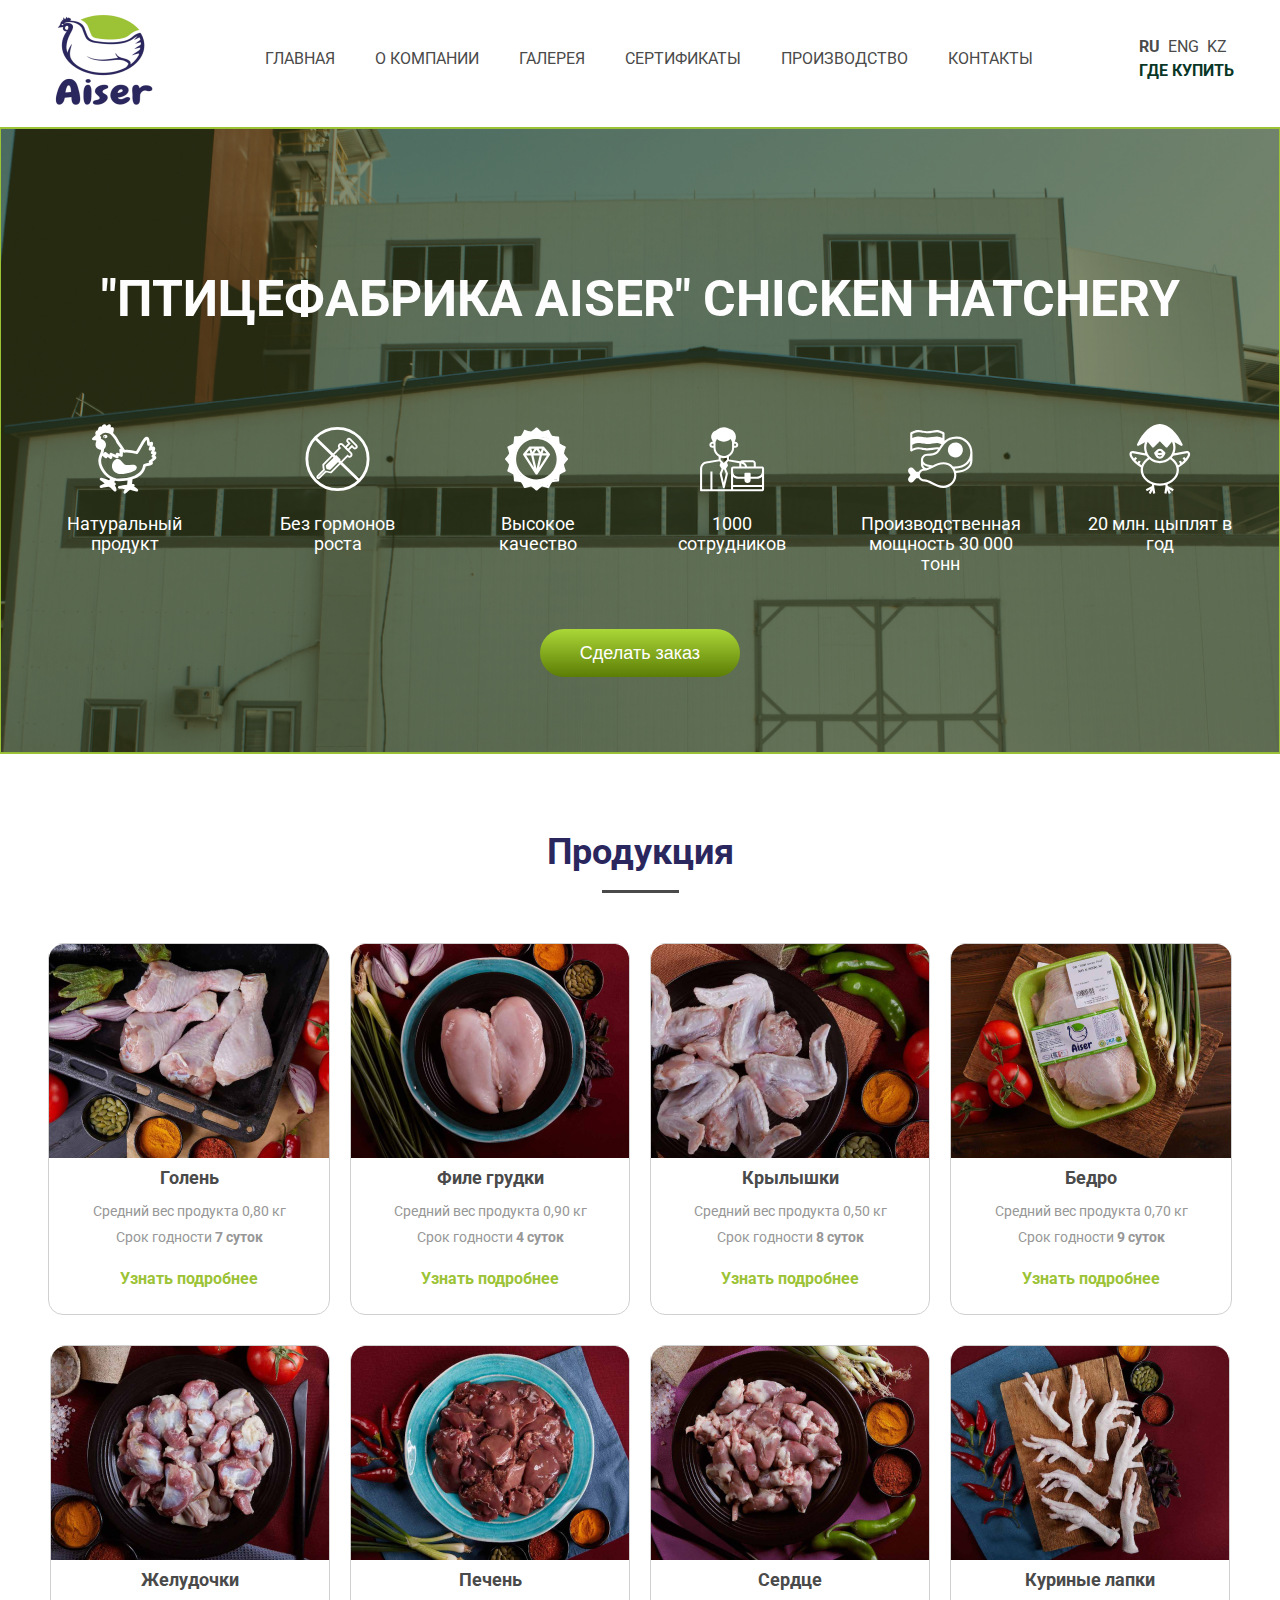
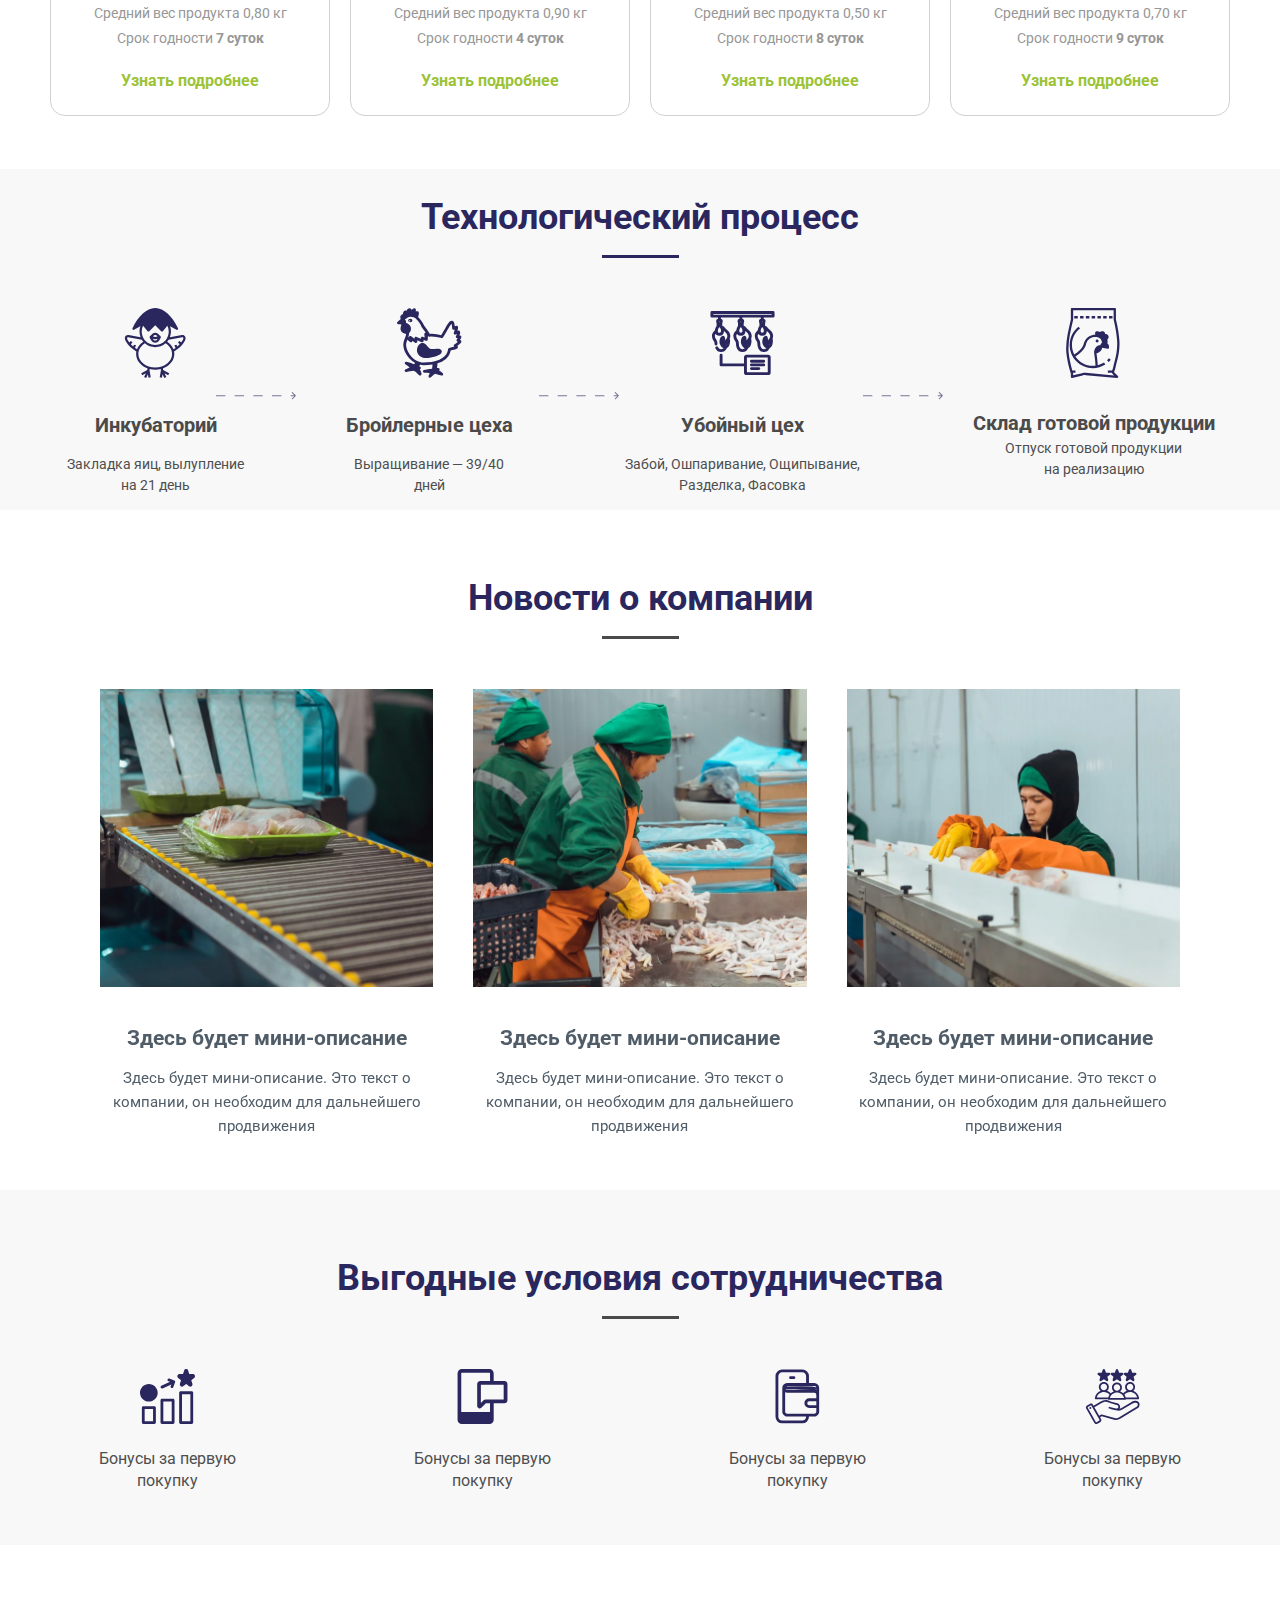
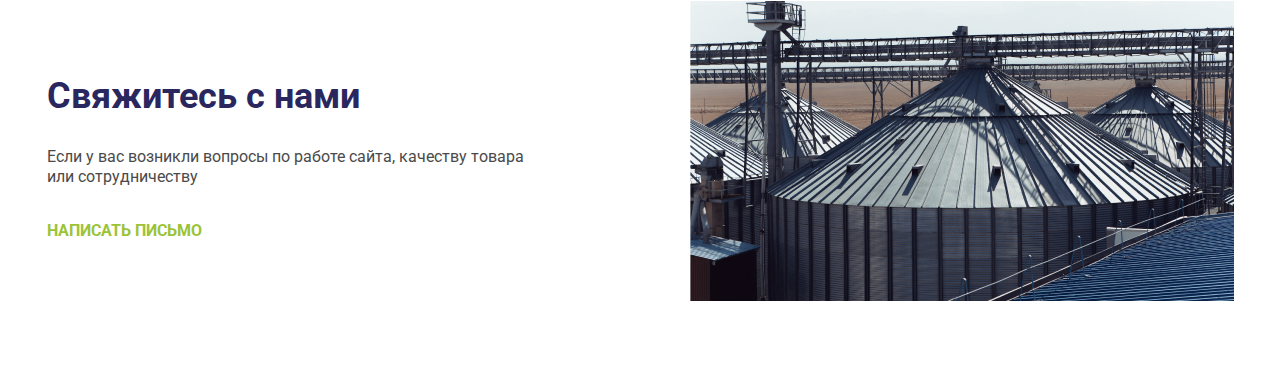
==== index.html @ 60c1d735 "include footer" ====
<!DOCTYPE html>
<html lang="en">
  <head>
    <meta charset="UTF-8" />
    <meta name="viewport" content="width=device-width, initial-scale=1.0" />
    <title>Aiser</title>
    <link rel="preconnect" href="https://fonts.googleapis.com" />
    <link rel="preconnect" href="https://fonts.gstatic.com" crossorigin />
    <link
      href="https://fonts.googleapis.com/css2?family=Lato:wght@900&family=Roboto:wght@400;500;700;900&display=swap"
      rel="stylesheet"
    />
    <link
      rel="stylesheet"
      href="https://cdnjs.cloudflare.com/ajax/libs/modern-normalize/1.1.0/modern-normalize.min.css"
      integrity="sha512-wpPYUAdjBVSE4KJnH1VR1HeZfpl1ub8YT/NKx4PuQ5NmX2tKuGu6U/JRp5y+Y8XG2tV+wKQpNHVUX03MfMFn9Q=="
      crossorigin="anonymous"
      referrerpolicy="no-referrer"
    />
    <link
    rel="stylesheet"
    href="https://cdn.jsdelivr.net/npm/swiper@9/swiper-bundle.min.css"
    />
    <link rel="stylesheet" href="./css/styles.css" />
  </head>
  <body>
    <header>
      <div class="header-container">
        <a href="./index.html" class="logo-link">
          <img src="./img/logo.jpg" alt="Logo" class="logo-img" />
        </a>

        <nav class="nav-header">
          <ul class="list-header-nav">
            <li class="header-nav-item">
              <a href="./index.html" class="link-nav-header">Главная</a>
            </li>
            <li class="header-nav-item">
              <a href="#" class="link-nav-header">О компании</a>
            </li>
            <li class="header-nav-item">
              <a href="#" class="link-nav-header">галерея</a>
            </li>
            <li class="header-nav-item">
              <a href="#" class="link-nav-header">Сертификаты</a>
            </li>
            <li class="header-nav-item">
              <a href="#" class="link-nav-header">производство</a>
            </li>
            <li class="header-nav-item">
              <a href="#" class="link-nav-header">контакты</a>
            </li>
          </ul>
        </nav>

        <div class="lang-cont">
          <ul class="list-lang">
            <li class="item-lang"><a href="" class="link-lang curent-link">RU</a></li>
            <li class="item-lang"><a href="" class="link-lang">ENG</a></li>
            <li class="item-lang"><a href="" class="link-lang">KZ</a></li>
          </ul>

          <a class="where-i-can-buy">Где купить</a>
        </div>
      </div>
    </header>

    <main>
      <section class="section-background">
        <div class="section-container container-for-first-sec">
          <h1 class="title-first-section">
            "Птицефабрика Aiser" Chicken Hatchery
          </h1>

          <ul class="list-section-one">
            <li class="item-sec-one">
              <svg class="svg-list-first-section">
                <use href="./img/symbol-defs.svg#icon-chiken"></use>
              </svg>
              <p class="description-list-sec-one">Натуральный продукт</p>
            </li>
            <li class="item-sec-one">
              <svg class="svg-list-first-section">
                <use href="./img/symbol-defs.svg#icon-gormone"></use>
              </svg>
              <p class="description-list-sec-one">Без гормонов роста</p>
            </li>
            <li class="item-sec-one">
              <svg class="svg-list-first-section">
                <use href="./img/symbol-defs.svg#icon-dimond"></use>
              </svg>
              <p class="description-list-sec-one">Высокое качество</p>
            </li>
            <li class="item-sec-one">
              <svg class="svg-list-first-section">
                <use href="./img/symbol-defs.svg#icon-person"></use>
              </svg>
              <p class="description-list-sec-one">1000 сотрудников</p>
            </li>
            <li class="item-sec-one">
              <svg class="svg-list-first-section">
                <use href="./img/symbol-defs.svg#icon-meat"></use>
              </svg>
              <p class="description-list-sec-one">
                Производственная мощность 30 000 тонн
              </p>
            </li>
            <li class="item-sec-one">
              <svg class="svg-list-first-section">
                <use href="./img/symbol-defs.svg#icon-chicken-with-egg"></use>
              </svg>
              <p class="description-list-sec-one">20 млн. цыплят в год</p>
            </li>
          </ul>

          <button class="make-order-btn">Сделать заказ</button>
        </div>
      </section>

      <section>
        <div class="section-container second-container">
          <h2 class="title-for-all-another-section">Продукция</h2>

          <ul class="list-products">
            <li class="item-product">
              <div class="card-cont">
                <img src="./img/card-1.jpg" alt="Product" class="card-img" />
                <div class="cont-bottom">
                <h3 class="title-card">Голень</h3>
                <p class="description-card">
                  <span class="first-span"
                    >Средний вес продукта<span class="bold-descr"></span>
                      0,80 кг</span
                    ></span
                  >
                  <span
                    >Срок годности <span class="bold-descr">7 суток</span></span
                  >
                </p>
                <a href="#" class="link-card">Узнать подробнее</a>
                </div>
              </div>
            </li>
            <li class="item-product">
              <div class="card-cont">
                <img src="./img/card-2.jpg" alt="Product" class="card-img" />
                <div class="cont-bottom">
                <h3 class="title-card">Филе грудки</h3>
                <p class="description-card">
                  <span class="first-span"
                    >Средний вес продукта<span class="bold-descr"></span>
                      0,90 кг</span
                    ></span
                  >
                  <span
                    >Срок годности <span class="bold-descr">4 суток</span></span
                  >
                </p>
                <a href="#" class="link-card">Узнать подробнее</a>
                </div>
              </div>
            </li>
                        <li class="item-product">
              <div class="card-cont">
                <img src="./img/card-3.jpg" alt="Product" class="card-img" />
                <div class="cont-bottom">
                <h3 class="title-card">Крылышки</h3>
                <p class="description-card">
                  <span class="first-span"
                    >Средний вес продукта<span class="bold-descr"></span>
                      0,50 кг</span
                    ></span
                  >
                  <span
                    >Срок годности <span class="bold-descr">8 суток</span></span
                  >
                </p>
                <a href="#" class="link-card">Узнать подробнее</a>
                </div>
              </div>
            </li>
                        <li class="item-product">
              <div class="card-cont">
                <img src="./img/card-4.jpg" alt="Product" class="card-img" />
                <div class="cont-bottom">
                <h3 class="title-card">Бедро</h3>
                <p class="description-card">
                  <span class="first-span"
                    >Средний вес продукта<span class="bold-descr"></span>
                      0,70 кг</span
                    ></span
                  >
                  <span
                    >Срок годности <span class="bold-descr">9 суток</span></span
                  >
                </p>
                <a href="#" class="link-card">Узнать подробнее</a>
                </div>
              </div>
            </li>
                        <li class="item-product">
              <div class="card-cont">
                <img src="./img/card-5.jpg" alt="Product" class="card-img" />
                <div class="cont-bottom">
                <h3 class="title-card">Желудочки</h3>
                <p class="description-card">
                  <span class="first-span"
                    >Средний вес продукта<span class="bold-descr"></span>
                      0,80 кг</span
                    ></span
                  >
                  <span
                    >Срок годности <span class="bold-descr">7 суток</span></span
                  >
                </p>
                <a href="#" class="link-card">Узнать подробнее</a>
                </div>
              </div>
            </li>
                        <li class="item-product">
              <div class="card-cont">
                <img src="./img/card-6.jpg" alt="Product" class="card-img" />
                <div class="cont-bottom">
                <h3 class="title-card">Печень</h3>
                <p class="description-card">
                  <span class="first-span"
                    >Средний вес продукта<span class="bold-descr"></span>
                      0,90 кг</span
                    ></span
                  >
                  <span
                    >Срок годности <span class="bold-descr">4 суток</span></span
                  >
                </p>
                <a href="#" class="link-card">Узнать подробнее</a>
                </div>
              </div>
            </li>
                        <li class="item-product">
              <div class="card-cont">
                <img src="./img/card-7.jpg" alt="Product" class="card-img" />
                <div class="cont-bottom">
                <h3 class="title-card">Сердце</h3>
                <p class="description-card">
                  <span class="first-span"
                    >Средний вес продукта<span class="bold-descr"></span>
                      0,50 кг</span
                    ></span
                  >
                  <span
                    >Срок годности <span class="bold-descr">8 суток</span></span
                  >
                </p>
                <a href="#" class="link-card">Узнать подробнее</a>
                </div>
              </div>
            </li>
                        <li class="item-product">
              <div class="card-cont">
                <img src="./img/card-8.jpg" alt="Product" class="card-img" />
                <div class="cont-bottom">
                <h3 class="title-card">Куриные лапки</h3>
                <p class="description-card">
                  <span class="first-span"
                    >Средний вес продукта<span class="bold-descr"></span>
                      0,70 кг</span
                    ></span
                  >
                  <span
                    >Срок годности <span class="bold-descr">9 суток</span></span
                  >
                </p>
                <a href="#" class="link-card">Узнать подробнее</a>
                </div>
              </div>
            </li>

          </ul>
        </div>
      </section>

      <section class="background-sec-three">
        <div class="section-container cont-three">
            <h2 class="after-blue-title">Технологический процесс</h2>

            <ul class="proccess-list">
                <li class="proccess-item">
                    <svg class="svg-proccess">
                        <use href="./img/symbol-defs.svg#icon-proc-1"></use>
                    </svg>
                    <svg class="svg-arrow">
                        <use href="./img/symbol-defs.svg#icon-arrow"></use>
                    </svg>
                    <h3 class="proccess-title">Инкубаторий</h3>
                    <p class="proccess-desr">Закладка яиц, вылупление на 21 день</p>
                </li>
                                <li class="proccess-item">
                    <svg class="svg-proccess">
                        <use href="./img/symbol-defs.svg#icon-proc-2"></use>
                    </svg>
                    <svg class="svg-arrow">
                        <use href="./img/symbol-defs.svg#icon-arrow"></use>
                    </svg>
                    <h3 class="proccess-title">Бройлерные цеха</h3>
                    <p class="proccess-desr">Выращивание — 39/40 дней</p>
                </li>
                                <li class="proccess-item">
                    <svg class="svg-proccess">
                        <use href="./img/symbol-defs.svg#icon-proc-3"></use>
                    </svg>
                    <svg class="svg-arrow">
                        <use href="./img/symbol-defs.svg#icon-arrow"></use>
                    </svg>
                    <h3 class="proccess-title">Убойный цех</h3>
                    <p class="proccess-desr">Забой, Ошпаривание,  Ощипывание, Разделка, Фасовка</p>
                </li>
                                <li class="proccess-item">
                    <svg class="svg-proccess">
                        <use href="./img/symbol-defs.svg#icon-proc-4"></use>
                    </svg>
                    <h3 class="proccess-title">Склад готовой продукции</h3>
                    <p class="proccess-desr">Отпуск готовой продукции на реализацию</p>
                </li>
            </ul>
        </div>
      </section>

      <section>
        <div class="section-container four-sec">
            <h2 class="title-for-all-another-section">Новости о компании</h2>

                <!-- Slider main container -->
            <div class="swiper slider">
            <!-- Additional required wrapper -->
            <div class="swiper-wrapper slider-swiper-wrapper">
            <!-- Slides -->
            <div class="swiper-slide slider-swiper-slide">
                <div class="swiper-card">
                    <img src="./img/swiper-1.jpg" alt="News">
                    <h4 class="title-swiper-card">Здесь будет мини-описание</h4>
                    <p class="decr-swiper-card">Здесь будет мини-описание. Это текст о компании, он необходим для дальнейшего продвижения </p>
                </div>
            </div>
                        <div class="swiper-slide slider-swiper-slide">
                <div class="swiper-card">
                    <img src="./img/swiper-2.jpg" alt="News">
                    <h4 class="title-swiper-card">Здесь будет мини-описание</h4>
                    <p class="decr-swiper-card">Здесь будет мини-описание. Это текст о компании, он необходим для дальнейшего продвижения </p>
                </div>
            </div>
                        <div class="swiper-slide slider-swiper-slide">
                <div class="swiper-card">
                    <img src="./img/swiper-3.jpg" alt="News">
                    <h4 class="title-swiper-card">Здесь будет мини-описание</h4>
                    <p class="decr-swiper-card">Здесь будет мини-описание. Это текст о компании, он необходим для дальнейшего продвижения </p>
                </div>
            </div>
            
                        <div class="swiper-slide slider-swiper-slide">
                <div class="swiper-card">
                    <img src="./img/swiper-1.jpg" alt="News">
                    <h4 class="title-swiper-card">Здесь будет мини-описание</h4>
                    <p class="decr-swiper-card">Здесь будет мини-описание. Это текст о компании, он необходим для дальнейшего продвижения </p>
                </div>
            </div>
                        <div class="swiper-slide slider-swiper-slide">
                <div class="swiper-card">
                    <img src="./img/swiper-2.jpg" alt="News">
                    <h4 class="title-swiper-card">Здесь будет мини-описание</h4>
                    <p class="decr-swiper-card">Здесь будет мини-описание. Это текст о компании, он необходим для дальнейшего продвижения </p>
                </div>
            </div>
                        <div class="swiper-slide slider-swiper-slide">
                <div class="swiper-card">
                    <img src="./img/swiper-3.jpg" alt="News">
                    <h4 class="title-swiper-card">Здесь будет мини-описание</h4>
                    <p class="decr-swiper-card">Здесь будет мини-описание. Это текст о компании, он необходим для дальнейшего продвижения </p>
                </div>
            </div>
            
            </div>
            <!-- If we need pagination -->

            <!-- If we need navigation buttons -->
            <div class="swiper-button-prev slider-swiper-button-prev"></div>
            <div class="swiper-button-next slider-swiper-button-next"></div>

            <!-- If we need scrollbar -->
            </div>
        </div>
      </section>
      
       <section class="background-sec-three">
        <div class="section-container four-sec">
            <h2 class="title-for-all-another-section">Выгодные условия сотрудничества</h2>

            <ul class="list-four">
                <li class="item-four">
                    <svg class="svg-four">
                        <use href="./img/symbol-defs.svg#icon-progress"></use>
                    </svg>
                    <p class="descr-four">Бонусы за первую покупку</p>
                </li>
                                <li class="item-four">
                    <svg class="svg-four">
                        <use href="./img/symbol-defs.svg#icon-phone"></use>
                    </svg>
                    <p class="descr-four">Бонусы за первую покупку</p>
                </li>
                                <li class="item-four">
                    <svg class="svg-four">
                        <use href="./img/symbol-defs.svg#icon-wallet"></use>
                    </svg>
                    <p class="descr-four">Бонусы за первую покупку</p>
                </li>
                                <li class="item-four">
                    <svg class="svg-four">
                        <use href="./img/symbol-defs.svg#icon-stars"></use>
                    </svg>
                    <p class="descr-four">Бонусы за первую покупку</p>
                </li>
            </ul>
        </div>
      </section>

      <section>
        <div class="section-container section-six">
            <div>
            <h2 class="meet-us-title">Свяжитесь с нами</h2>
            <p class="meet-us-p">Если у вас возникли вопросы по работе сайта, качеству товара или сотрудничеству</p>
            <a href="#" class="link-card meet-us-link">НАПИСАТЬ ПИСЬМО</a>
            </div>

            <img src="./img/meet-us.jpg" alt="Fabric">
        </div>
      </section>
    </main>

    <footer>
        <div class="section-container"></div>
    </footer>

    <script src="https://cdn.jsdelivr.net/npm/swiper@9/swiper-bundle.min.js"></script>
    <script src="./js/index.js"></script>
  </body>
</html>
---- css/styles.css ----
*,
*::before,
*::after {
    box-sizing: border-box;
}

html {
    scroll-behavior: smooth;
}

body {
    min-height: 100vh;
    text-rendering: optimizeSpeed;
    line-height: 1.5;
    font-family: 'Roboto', sans-serif;
}

ul,
ol {
    padding: 0;
    list-style: none;
}

body,
h1,
h2,
h3,
h4,
p,
ul,
ol,
li,
figure,
figcaption,
blockquote,
dl,
dd {
    margin: 0;
}

img {
    display: block;
    max-width: 100%;
    height: auto;
}

a {
    text-decoration: none;
    cursor: pointer;
}

/*font-family: 'Lato', sans-serif;*/

button {
    background: linear-gradient(360deg, #5C7D05 0%, #B9E740 117.86%);
    border-radius: 70px;
    padding: 12px 40px;
    cursor: pointer;
    color: var(--white-second);
    font-weight: 500;
    font-size: 18px;
    line-height: 24px;
    border: 0px;
}

button:hover {
    background: linear-gradient(360deg, #394f02 0%, #9ed414 117.86%);
}

button:active {
    background: linear-gradient(360deg, #223001 0%, #6b9403 117.86%);
}

:root {
  --gray: #4A4A4A;
  --green-one: #093626;
  --white: #FDFDFD;
  --white-second: #ffffff;
  --blue: #2A275E;
  --second-gray: #4A4A4A;
  --three-gray: #979797;
  --second-green: #9CC336;
  --white-three: #F8F8F8;
  --gray-four: #4E4E4E;
  --gray-five: #505D68;
}

/*header styles*/

.header-container {
    display: flex;
    max-width: 1187px;
    margin: 0 auto;
    justify-content: space-between;
    align-items: center;
    padding-top: 10px;
    padding-bottom: 20px;
}

.logo-img {
    max-width: 113px;
    max-height: 97px;
}

.list-header-nav {
    display: flex;
}

.header-nav-item {
    margin-right: 40px;
}

.header-nav-item:last-child {
    margin-right: 0;
}

.link-nav-header {
    color: var(--gray);
    font-weight: 400;
    font-size: 16px;
    line-height: 1.1;
    text-transform: uppercase;
    position: relative;
}

.link-nav-header::before {
    content: '';
    position: absolute;
    left: 0;
    bottom: -5px;
    width: 0;
    height: 1.5px;
    background-color: var(--gray);
}

.link-nav-header::before {
    transition: width 0.35s;
}

.link-nav-header:hover:before {
    width: 100%;
}

.list-lang {
    display: flex;
}

.item-lang {
    margin-right: 8px;
}

.item-lang:last-child {
    margin-right: 0;
}

.link-lang {
    color: var(--gray);
    font-weight: 400;
    font-size: 16px;
    line-height: 1.1;
    text-transform: uppercase;
}

.curent-link {
    font-weight: 700;
}

.where-i-can-buy {
    color: var(--green-one);
    font-weight: 700;
    font-size: 16px;
    line-height: 1.1;
    text-transform: uppercase;
}

/*main*/

.section-container {
    display: flex;
    max-width: 1187px;
    margin: 0 auto;
}

/*section-one*/

.container-for-first-sec {
    flex-direction: column;
    padding-top: 146px;
    padding-bottom: 76px;
}

.section-background {
    background: url(../img/background.jpg), linear-gradient(0deg, rgba(156, 195, 54, 0.2), rgba(156, 195, 54, 0.2)), linear-gradient(0deg, rgba(0, 0, 0, 0.2), rgba(0, 0, 0, 0.2)), linear-gradient(0deg, rgba(0, 0, 0, 0.2), rgba(0, 0, 0, 0.2)), linear-gradient(0deg, rgba(0, 0, 0, 0.2), rgba(0, 0, 0, 0.2)), url(image.png);
    background-repeat: no-repeat;
    background-size: cover;
    background-position: center;
    border: 1px solid #9CC336;
}

.title-first-section {
    margin: 0 auto;
    color: var(--white);
    text-transform: uppercase;
    font-weight: 700;
    font-size: 50px;
    line-height: 1;
    margin-bottom: 100px;
}

.list-section-one {
    display: flex;
    margin-bottom: 56px;
}

.description-list-sec-one {
    color: var(--white-second);
    font-weight: 400;
    font-size: 18px;
    line-height: 1.1;
    text-align: center;
    max-width: 186px;
}

.svg-list-first-section {
    width: 65px; 
    height: 70px;
    margin-bottom: 20px;
}

.item-sec-one {
    display: flex;
    flex-direction: column;
    align-items: center;
    margin-right: 65px;
}

.item-sec-one:last-child {
    margin-right: 0;
}

.make-order-btn {
    margin: 0 auto;
}

/* section-two */

.title-for-all-another-section {
    color: var(--blue);
    font-weight: 700;
    font-size: 36px;
    line-height: 100%;
    margin: 0 auto;
    margin-bottom: 50px;
}

.title-for-all-another-section::after {
    content: '';
    display: block;
    background-color: var(--second-gray);
    height: 3px;
    width: 77px;
    margin: 20px auto 0 auto;
}

.second-container {
    flex-direction: column;
    padding-top: 80px;
    padding-bottom: 53px;
}

.title-card {
    color: var(--gray);
    font-weight: 700;
    font-size: 18px;
    line-height: 20px;
    margin: 10px 0 16px 0;
    text-align: center;
}

.item-product {
    max-width: fit-content;
    margin-right: 20px;
}

.item-product:nth-child(4) {
    margin-right: 0;
}

.item-product:nth-child(8) {
    margin-right: 0;
}

.item-product:nth-child(-n+4) {
    margin-bottom: 30px;
}

.description-card {
    font-weight: 400;
    font-size: 14px;
    line-height: 1.1;
    color: var(--three-gray);
    display: flex;
    flex-direction: column;
    text-align: center;
    margin-bottom: 25px;
}

.bold-descr {
    font-weight: 700;
}

.first-span {
    margin-bottom: 10px;
}

.link-card {
    color: var(--second-green);
    text-align: center;
    display: block;
    font-weight: 700;
    font-size: 16px;
    line-height: 1.1;
    position: relative;
}

.link-card::before {
    content: '';
    position: absolute;
    left: 0;
    bottom: -5px;
    width: 0;
    height: 1.5px;
    background-color: var(--second-green);
}

.link-card::before {
    transition: width 0.35s;
}

.link-card:hover:before {
    width: 100%;
}

.card-cont {
    padding-bottom: 26px;
    border: 1px solid #D0D0D0;
    border-radius: 15px;
}

.cont-bottom {
    padding: 0 42px;
}

.list-products {
    display: flex;
    flex-wrap: wrap;
    justify-content: center;
}

/* section three */

.background-sec-three {
    background-color: var(--white-three);
}

.after-blue-title {
    color: var(--blue);
    font-weight: 700;
    font-size: 36px;
    line-height: 100%;
    margin: 0 auto;
    margin-bottom: 50px;
}

.after-blue-title::after {
    content: '';
    display: block;
    background-color: var(--blue);
    height: 3px;
    width: 77px;
    margin: 20px auto 0 auto;
}

.proccess-item {
    display: flex;
    justify-content: center;
    flex-direction: column;
    align-items: center;
    position: relative;
    margin-right: 100px;
}

.cont-three {
    flex-direction: column;
    padding: 30px 0 14px 0;
}

.svg-proccess {
    max-width: 65px;
    max-height: 70px;
    margin-bottom: 14px;
}

.svg-arrow {
    max-width: 80px;
    max-height: 8px;
    margin-bottom: 14px;
    position: relative;
    top: 0;
    left: 100px;
}

.proccess-title {
    font-weight: 700;
    font-size: 20px;
    line-height: 1.1;
    color: var(--gray);
    margin-bottom: 18px;
    text-align: center;
}

.proccess-desr {
    font-weight: 400;
    font-size: 14px;
    line-height: 150%;
    color: var(--gray-four);
    max-width: 158px;
    text-align: center;
}

.proccess-list {
    display: flex;
    align-items: baseline;
    max-width: 1059;
    margin: 0 auto;
}

.proccess-item:nth-child(1) .proccess-desr {
    max-width: 180px;
}

.proccess-item:nth-child(3) .proccess-desr {
    max-width: 260px;
}

.proccess-item:nth-child(2) .proccess-title {
    white-space: nowrap;
}

.proccess-item:nth-child(2) .svg-arrow {
    left: 150px;
}

.proccess-item:nth-child(4) .svg-proccess {
    margin-bottom: 34px;
}

.proccess-item:nth-child(3) .svg-arrow {
    left: 160px;
}

.proccess-item:nth-child(4) .proccess-desr {
    max-width: 190px;
    margin-bottom: 8px;
}

.proccess-item:nth-child(4) .proccess-title {
    margin-bottom: 4px;
}

.proccess-item:last-child {
    margin-right: 0;
}

/* section four */
.four-sec {
    padding: 70px 0 52px 0;
    flex-direction: column;
}

.descr-four {
    font-weight: 400;
    font-size: 16px;
    line-height: 1.4;
    color: var(--gray-four);
    max-width: 140px;
    text-align: center;
}

.svg-four {
    max-width: 55px;
    max-height: 55px;
    margin-bottom: 24px;
}

.item-four {
    display: flex;
    align-items: center;
    flex-direction: column;
    margin-right: 175px;
}

.item-four:last-child {
    margin-right: 0;
}

.list-four {
    display: flex;
    justify-content: center;
}

/* section-swiper */
.swiper-card {
    max-width: fit-content;
    display: flex;
    flex-direction: column;
    align-items: center;
}

.swiper-card img {
    margin-bottom: 36px;
}

.slider-swiper-slide {
    max-width: fit-content;
}

.title-swiper-card {
    font-weight: 700;
    font-size: 21px;
    line-height: 31px;
    color: var(--gray-five);
    text-align: center;
    margin-bottom: 12px;
}

.decr-swiper-card {
    font-weight: 400;
    font-size: 15px;
    line-height: 24px;
    color: var(--gray-five);
    max-width: 310px;
    text-align: center;
}

.slider {
    max-width: 1080px;
}

.slider-swiper-button-prev {
    left: var(--swiper-navigation-sides-offset, -50px);
    right: auto;
}

.slider-swiper-button-next {
    right: var(--swiper-navigation-sides-offset, -50px);
    left: auto;
}

/* meet us -section */
.meet-us-title {
    font-weight: 700;
    font-size: 36px;
    line-height: 70px;
    color: var(--blue);
    margin-bottom: 16px;
}

.meet-us-p {
    font-weight: 400;
    font-size: 16px;
    line-height: 122.01%;
    color: var(--second-gray);
    max-width: 480px;
    margin-bottom: 36px;
}

.meet-us-link {
    text-align: start;
}

.section-six {
    justify-content: space-between;
    align-items: center;
    padding: 56px 0 84px 0;
}
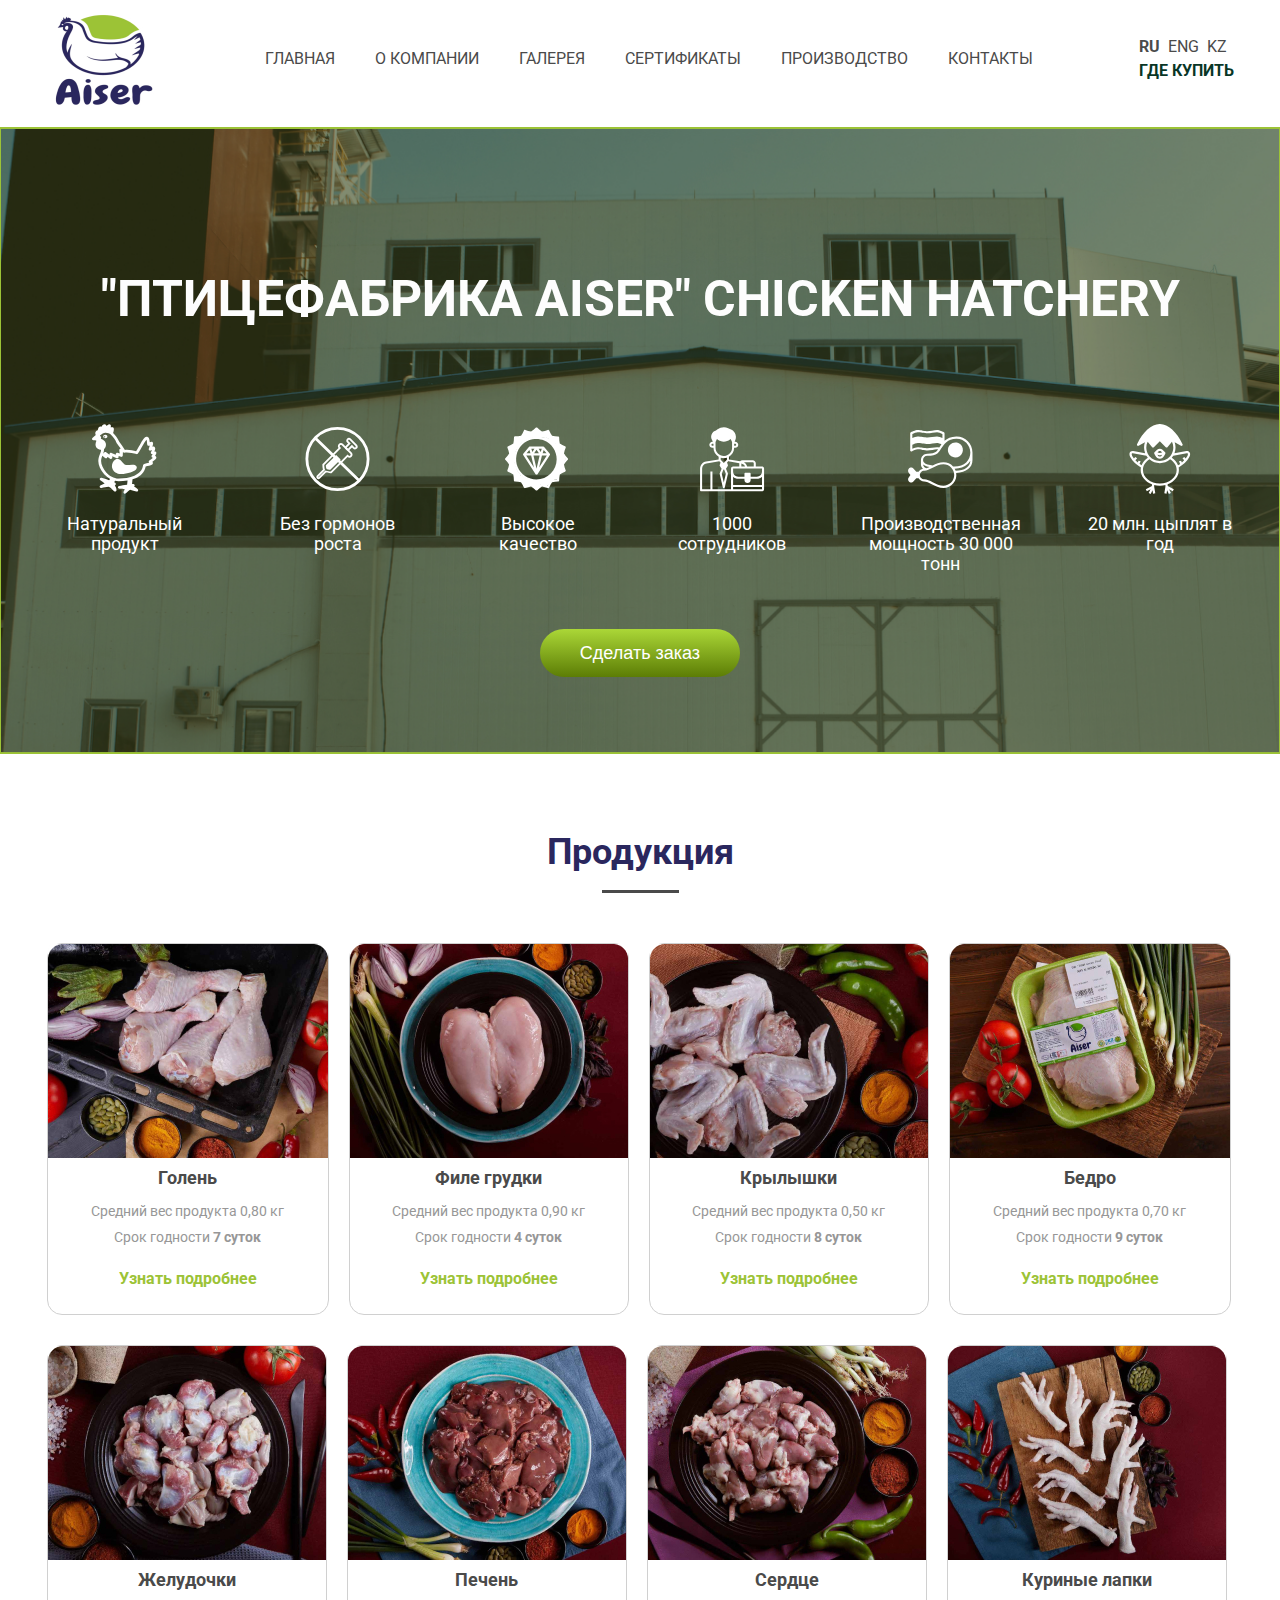
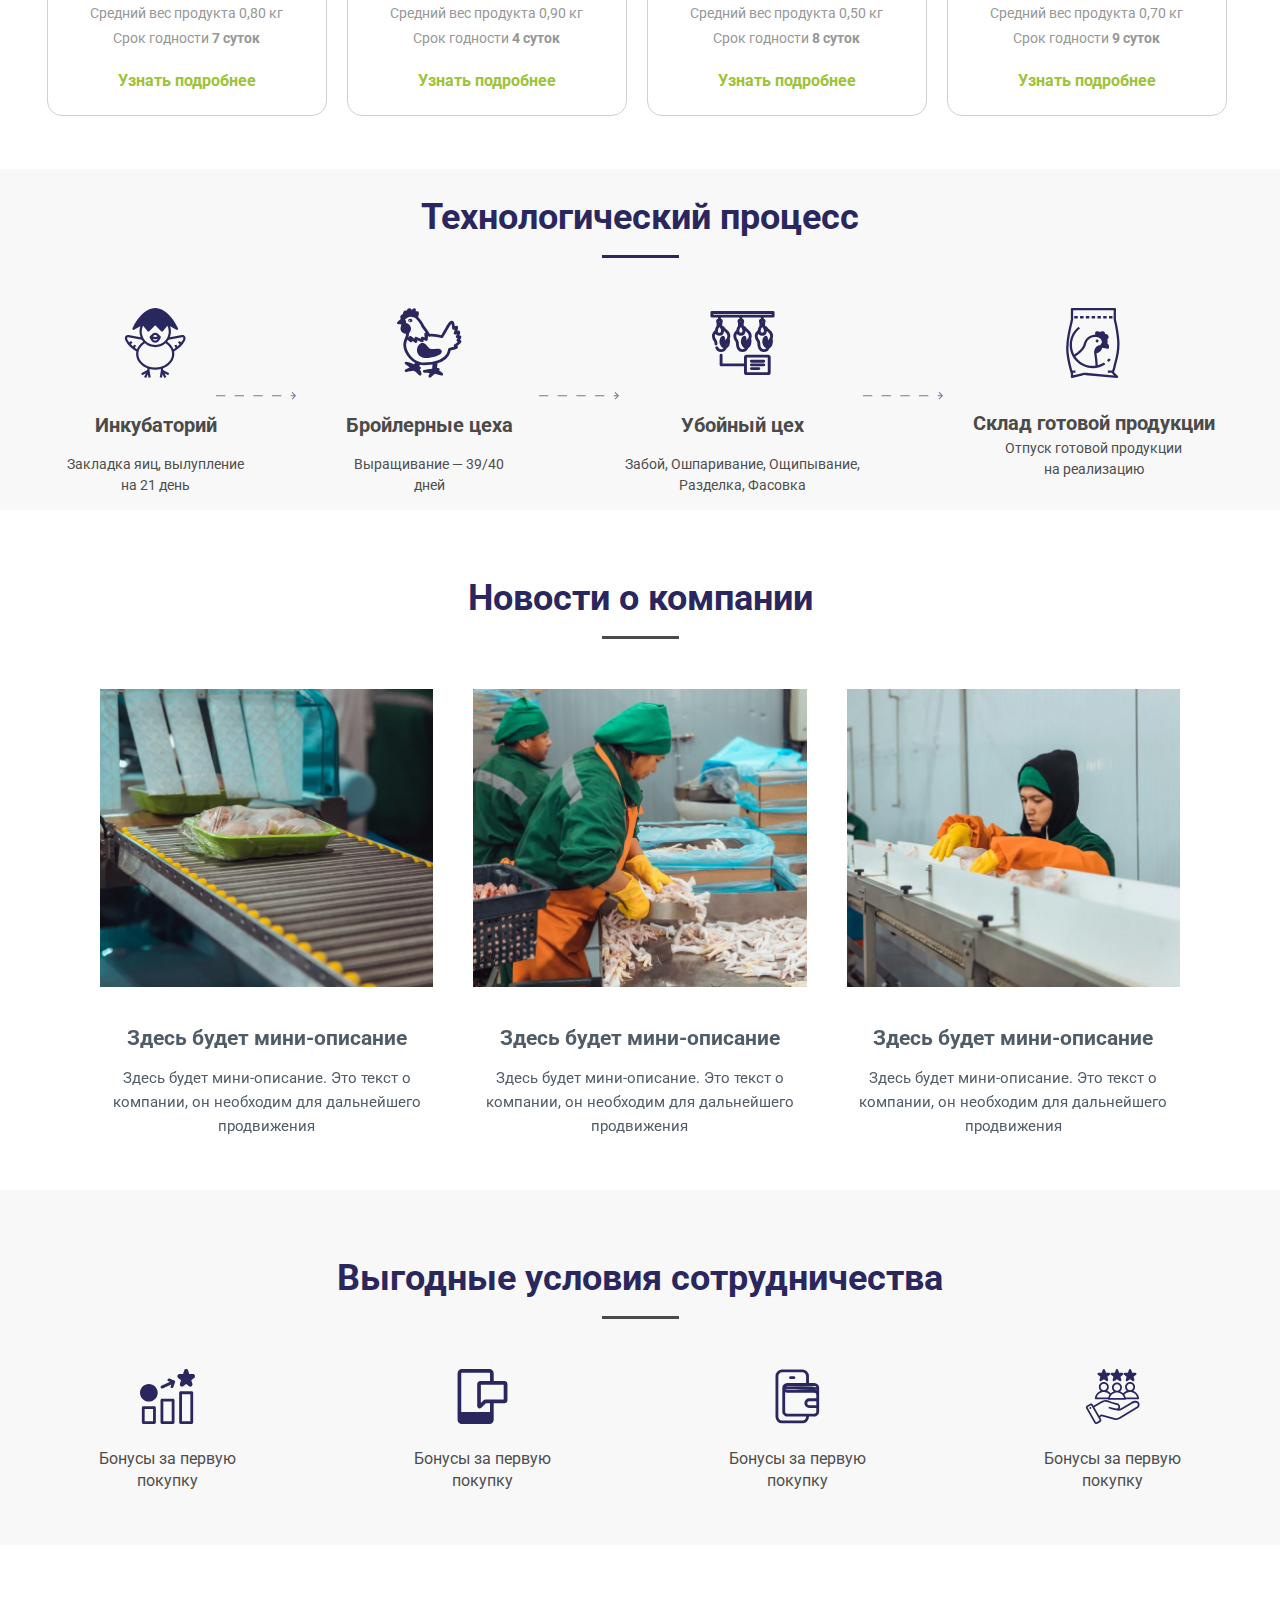
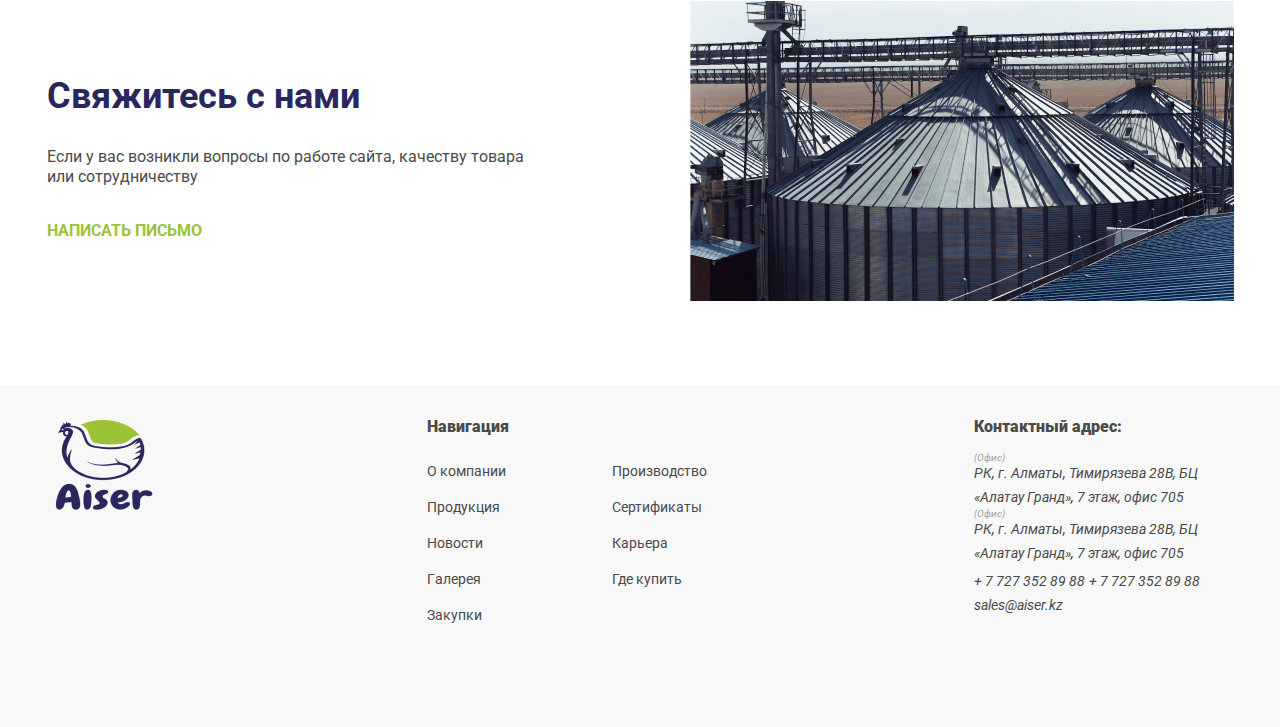
==== commit a4a27fae: "footer" ====
--- a/index.html
+++ b/index.html
@@ -436,8 +436,58 @@
       </section>
     </main>
 
-    <footer>
-        <div class="section-container"></div>
+    <footer class="background-sec-three">
+        <div class="section-container footer-cont">
+        <a href="./index.html" class="logo-link">
+          <img src="./img/logo-222.png" alt="Logo" class="logo-img" />
+        </a>
+
+        <div class="nav-footer-cont">
+          <h3 class="nav-footer-title">Навигация</h3>
+
+
+          <ul class="cont-lists-footer">
+            <li>
+            <ul class="nav-footer-list-one">
+            <li class="footer-one-item"><a href="#" class="link-footer">О компании</a></li>
+            <li class="footer-one-item"><a href="#" class="link-footer">Продукция</a></li>
+            <li class="footer-one-item"><a href="#" class="link-footer">Новости</a></li>
+            <li class="footer-one-item"><a href="#" class="link-footer">Гaлерея</a></li>
+            <li class="footer-one-item"><a href="#" class="link-footer">Закупки</a></li>
+            </ul>
+            </li>
+            <li>
+            <ul class="nav-footer-list-two">
+            <li class="footer-two-item"><a href="#" class="link-footer">Производство</a></li>
+            <li class="footer-two-item"><a href="#" class="link-footer">Сертификаты</a></li>
+            <li class="footer-two-item"><a href="#" class="link-footer">Карьера</a></li>
+            <li class="footer-two-item"><a href="#" class="link-footer">Где купить</a></li>
+            </ul>
+            </li>
+          </ul>
+        </div>
+
+        <address class="address-footer-cont">
+          <h3 class="title-address-footer">Контактный адрес:</h3>
+          <ul class="address-footer-list">
+            <li class="address-footer-item">
+              <h5 class="title-card-address-footer">(Офис)</h5>
+              <p class="p-footer-adress">РК, г. Алматы, Тимирязева 28В,
+                 БЦ  «Алатау Гранд», 7 этаж, офис 705</p>
+            </li>
+            <li class="address-footer-item">
+              <h5 class="title-card-address-footer">(Офис)</h5>
+              <p class="p-footer-adress">РК, г. Алматы, Тимирязева 28В,
+                 БЦ  «Алатау Гранд», 7 этаж, офис 705</p>
+            </li>
+            <li class="address-footer-item">
+              <a href="tel:+77273528988" class="tel-footer-adderss">+ 7 727 352 89 88</a>
+              <a href="tel:+77273528988" class="tel-footer-adderss">+ 7 727 352 89 88</a>
+              <a href="mailto:sales@aiser.kz" class="mail-footer-adderss">sales@aiser.kz</a>
+            </li>
+          </ul>
+        </address>
+        </div>
     </footer>
 
     <script src="https://cdn.jsdelivr.net/npm/swiper@9/swiper-bundle.min.js"></script>
--- a/css/styles.css
+++ b/css/styles.css
@@ -83,6 +83,7 @@
   --white-three: #F8F8F8;
   --gray-four: #4E4E4E;
   --gray-five: #505D68;
+  --gray-six: #A5A5A5;
 }
 
 /*header styles*/
@@ -354,7 +355,6 @@
 .list-products {
     display: flex;
     flex-wrap: wrap;
-    justify-content: center;
 }
 
 /* section three */
@@ -583,4 +583,121 @@
     justify-content: space-between;
     align-items: center;
     padding: 56px 0 84px 0;
+}
+
+/* footer */
+
+.nav-footer-title {
+    font-weight: 900;
+    font-size: 16px;
+    line-height: 24px;
+    color: var(--gray);
+    margin-bottom: 20px;
+}
+
+.title-address-footer {
+    font-weight: 900;
+    font-size: 16px;
+    line-height: 24px;
+    color: var(--gray);
+    font-style: normal;
+}
+
+.cont-lists-footer {
+    display: flex;
+    justify-content: space-between;
+}
+
+.footer-one-item {
+    margin-bottom: 12px;
+}
+
+.footer-one-item:last-child {
+    margin-bottom: 0;
+}
+
+.footer-two-item {
+    margin-bottom: 12px;
+}
+
+.footer-two-item:last-child {
+    margin-bottom: 0;
+}
+
+.nav-footer-cont {
+    max-width: 280px;
+    width: 100%;
+}
+
+.link-footer {
+    font-weight: 400;
+    font-size: 14px;
+    line-height: 24px;
+    color: var(--gray);
+    position: relative;
+}
+
+.link-footer::before {
+    content: '';
+    position: absolute;
+    left: 0;
+    bottom: -5px;
+    width: 0;
+    height: 1.5px;
+    background-color: var(--gray);
+}
+
+.link-footer::before {
+    transition: width 0.35s;
+}
+
+.link-footer:hover:before {
+    width: 100%;
+}
+
+.title-card-address-footer {
+    font-weight: 400;
+    font-size: 10px;
+    line-height: 38px;
+    color: var(--gray-six);
+    margin: 0;
+    height: 22px;
+}
+
+.p-footer-adress {
+    font-weight: 400;
+    font-size: 14px;
+    line-height: 24px;
+    color: var(--gray);
+    max-width: 236px;
+}
+
+.address-footer-item:nth-child(1) {
+    height: 56px;
+}
+
+.address-footer-item:nth-child(2) {
+    margin-bottom: 4px;
+}
+
+.address-footer-item:nth-child(3) {
+    max-width: 260px;
+    max-height: 40px;
+}
+
+.tel-footer-adderss {
+    font-weight: 400;
+    font-size: 14px;
+    color: var(--gray);
+}
+
+.mail-footer-adderss {
+    font-weight: 400;
+    font-size: 14px;
+    color: var(--gray);
+}
+
+.footer-cont {
+    justify-content: space-between;
+    padding: 30px 0 100px 0;
 }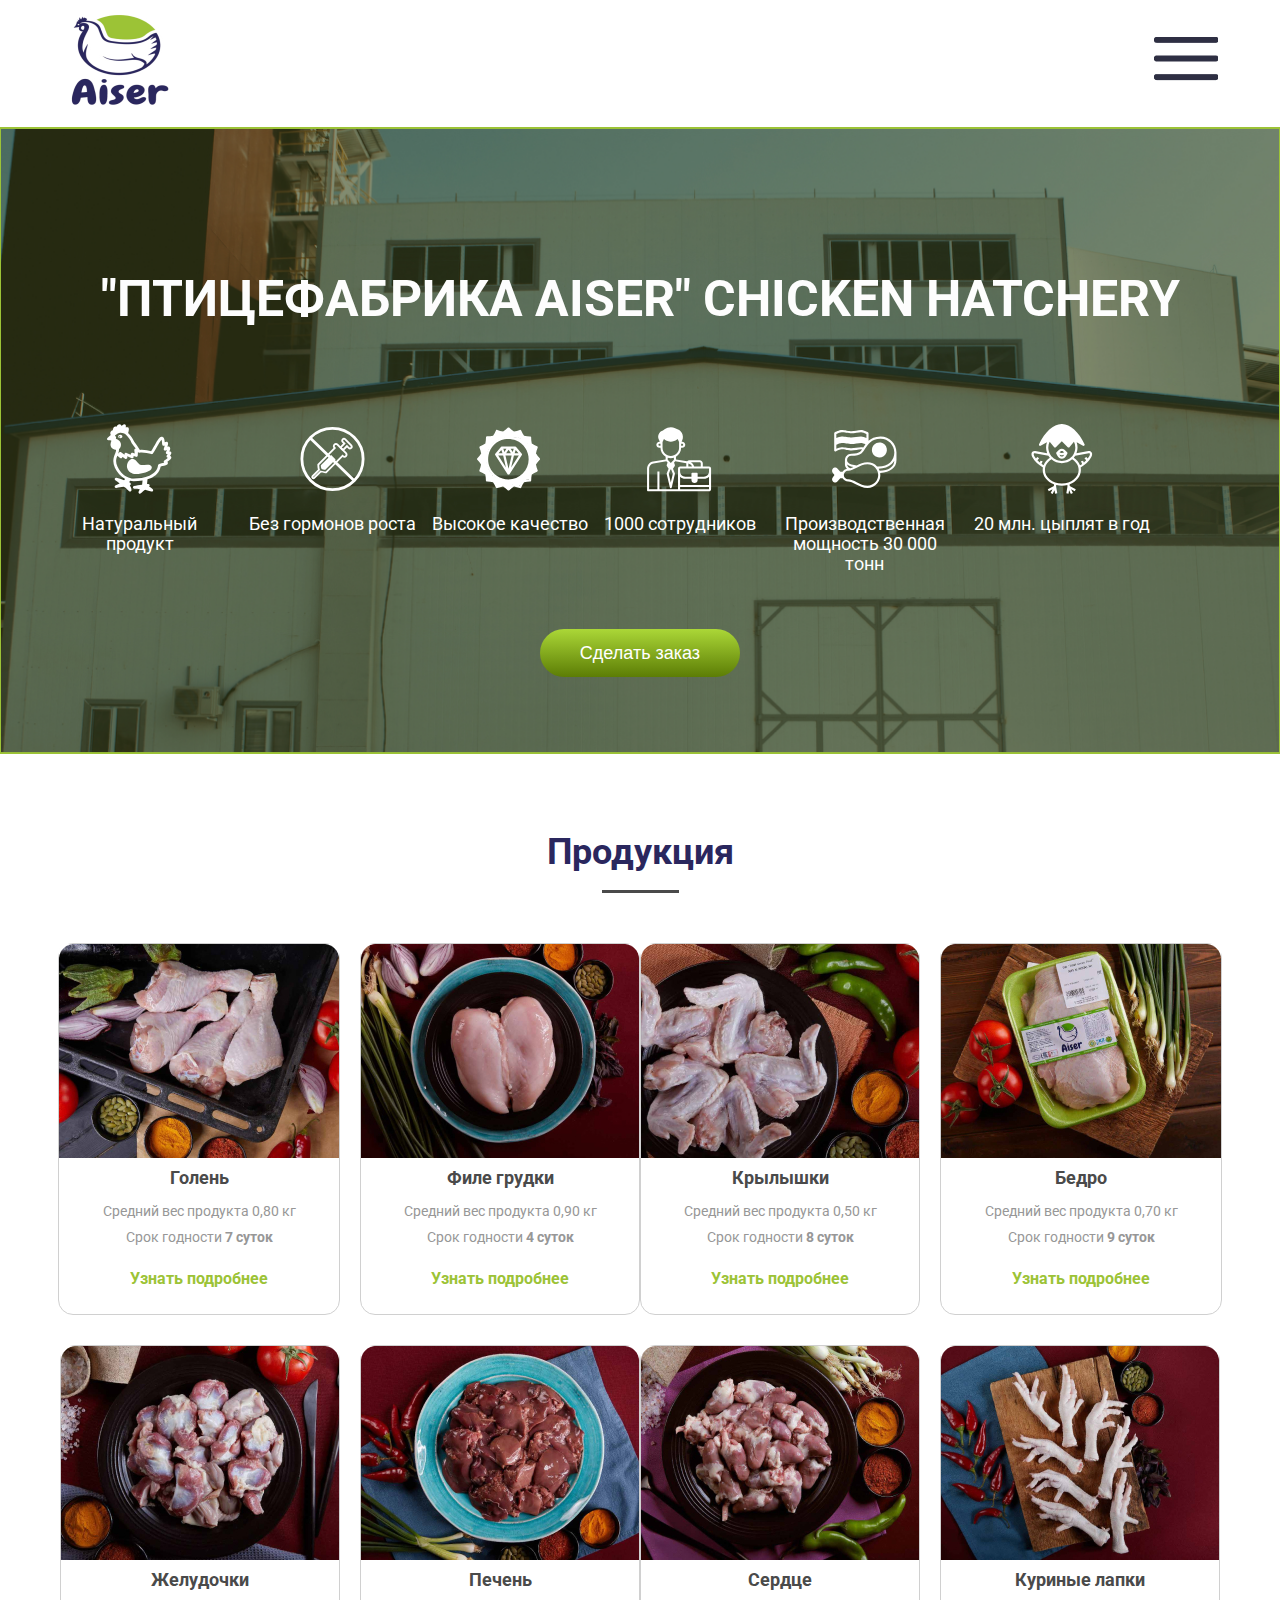
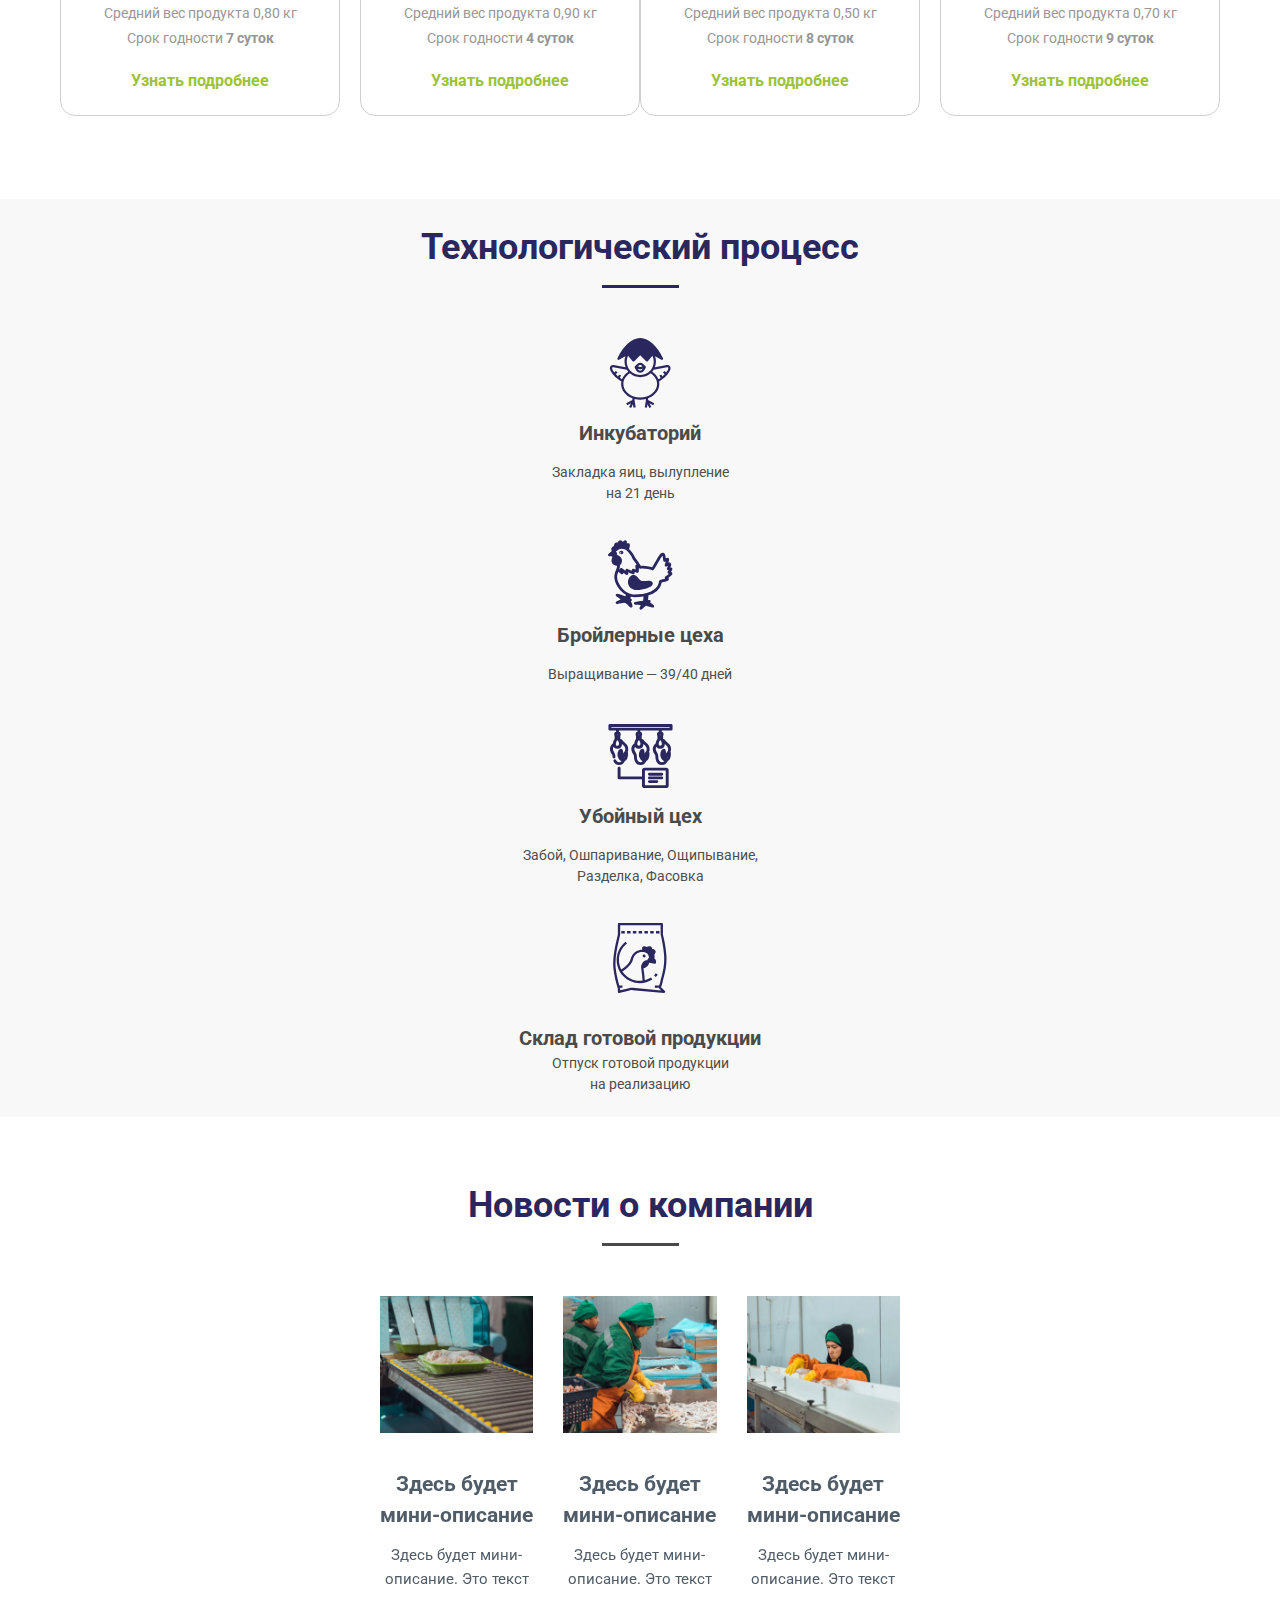
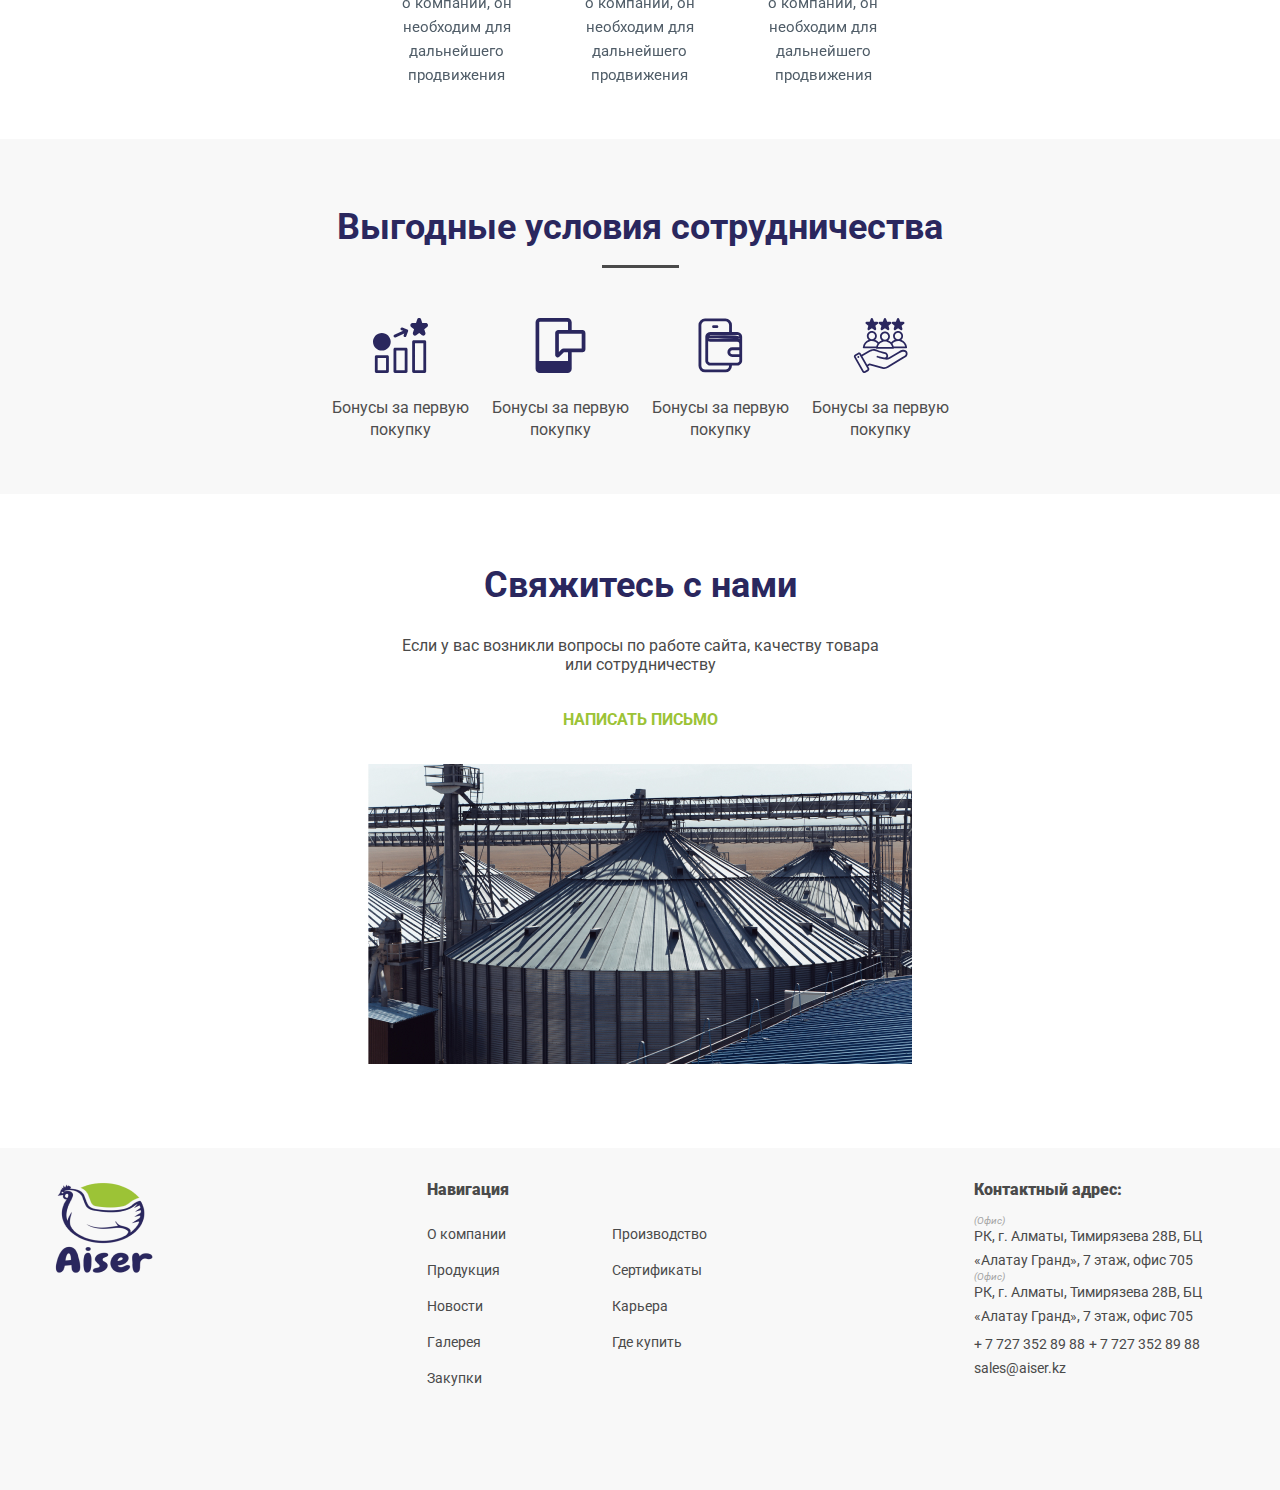
==== commit 3a14c113: "at and 3 pages" ====
--- a/index.html
+++ b/index.html
@@ -36,19 +36,19 @@
               <a href="./index.html" class="link-nav-header">Главная</a>
             </li>
             <li class="header-nav-item">
-              <a href="#" class="link-nav-header">О компании</a>
+              <a href="./about.html" class="link-nav-header">О компании</a>
             </li>
             <li class="header-nav-item">
               <a href="#" class="link-nav-header">галерея</a>
             </li>
             <li class="header-nav-item">
-              <a href="#" class="link-nav-header">Сертификаты</a>
+              <a href="./certificate.html" class="link-nav-header">Сертификаты</a>
             </li>
             <li class="header-nav-item">
               <a href="#" class="link-nav-header">производство</a>
             </li>
             <li class="header-nav-item">
-              <a href="#" class="link-nav-header">контакты</a>
+              <a href="./contact.html" class="link-nav-header">контакты</a>
             </li>
           </ul>
         </nav>
@@ -61,6 +61,49 @@
           </ul>
 
           <a class="where-i-can-buy">Где купить</a>
+        </div>
+        <a class="modal-open" data-modal-open>
+          <img src="./img/scrn@2.jpg" alt="">
+        </a>
+
+        <div class="modal-container is-hidden" data-modal>
+          <div class="modal">
+
+            <a class="close-modal" data-modal-close>x</a>
+
+                  <nav>
+          <ul class="modal-list">
+            <li class="header-nav-item">
+              <a href="./index.html" class="link-nav-header">Главная</a>
+            </li>
+            <li class="header-nav-item">
+              <a href="./about.html" class="link-nav-header">О компании</a>
+            </li>
+            <li class="header-nav-item">
+              <a href="#" class="link-nav-header">галерея</a>
+            </li>
+            <li class="header-nav-item">
+              <a href="./certificate.html" class="link-nav-header">Сертификаты</a>
+            </li>
+            <li class="header-nav-item">
+              <a href="#" class="link-nav-header">производство</a>
+            </li>
+            <li class="header-nav-item">
+              <a href="./contact.html" class="link-nav-header">контакты</a>
+            </li>
+          </ul>
+        </nav>
+
+        <div>
+          <ul class="list-lang">
+            <li class="item-lang"><a href="" class="link-lang curent-link">RU</a></li>
+            <li class="item-lang"><a href="" class="link-lang">ENG</a></li>
+            <li class="item-lang"><a href="" class="link-lang">KZ</a></li>
+          </ul>
+
+          <a class="where-i-can-buy">Где купить</a>
+        </div>
+        </div>
         </div>
       </div>
     </header>
@@ -449,9 +492,9 @@
           <ul class="cont-lists-footer">
             <li>
             <ul class="nav-footer-list-one">
-            <li class="footer-one-item"><a href="#" class="link-footer">О компании</a></li>
-            <li class="footer-one-item"><a href="#" class="link-footer">Продукция</a></li>
-            <li class="footer-one-item"><a href="#" class="link-footer">Новости</a></li>
+            <li class="footer-one-item"><a href="./about.html" class="link-footer">О компании</a></li>
+            <li class="footer-one-item"><a href="./product.html" class="link-footer">Продукция</a></li>
+            <li class="footer-one-item"><a href="./news.html" class="link-footer">Новости</a></li>
             <li class="footer-one-item"><a href="#" class="link-footer">Гaлерея</a></li>
             <li class="footer-one-item"><a href="#" class="link-footer">Закупки</a></li>
             </ul>
@@ -459,7 +502,7 @@
             <li>
             <ul class="nav-footer-list-two">
             <li class="footer-two-item"><a href="#" class="link-footer">Производство</a></li>
-            <li class="footer-two-item"><a href="#" class="link-footer">Сертификаты</a></li>
+            <li class="footer-two-item"><a href="./certificate.html" class="link-footer">Сертификаты</a></li>
             <li class="footer-two-item"><a href="#" class="link-footer">Карьера</a></li>
             <li class="footer-two-item"><a href="#" class="link-footer">Где купить</a></li>
             </ul>
@@ -492,5 +535,6 @@
 
     <script src="https://cdn.jsdelivr.net/npm/swiper@9/swiper-bundle.min.js"></script>
     <script src="./js/index.js"></script>
+    <script src="./js/mobile-menu.js"></script>
   </body>
 </html>
--- a/css/styles.css
+++ b/css/styles.css
@@ -84,6 +84,7 @@
   --gray-four: #4E4E4E;
   --gray-five: #505D68;
   --gray-six: #A5A5A5;
+  --white-opacity: rgba(255, 255, 255, 0.9);
 }
 
 /*header styles*/
@@ -424,7 +425,7 @@
     font-size: 14px;
     line-height: 150%;
     color: var(--gray-four);
-    max-width: 158px;
+    max-width: 1058px;
     text-align: center;
 }
 
@@ -670,6 +671,7 @@
     line-height: 24px;
     color: var(--gray);
     max-width: 236px;
+    font-style: normal;
 }
 
 .address-footer-item:nth-child(1) {
@@ -689,15 +691,1044 @@
     font-weight: 400;
     font-size: 14px;
     color: var(--gray);
+    font-style: normal;
 }
 
 .mail-footer-adderss {
     font-weight: 400;
     font-size: 14px;
     color: var(--gray);
+    font-style: normal;
 }
 
 .footer-cont {
     justify-content: space-between;
     padding: 30px 0 100px 0;
+}
+
+/* new page ABOUT_US */
+
+
+/* sec-two */
+
+.p-list {
+    font-weight: 400;
+    font-size: 16px;
+    line-height: 24px;
+    color: var(--gray);
+}
+
+.p-item {
+    margin-bottom: 36px;
+}
+
+.p-item:last-child {
+    margin-bottom: 0;
+}
+
+.sec-two-ab-us {
+    padding: 40px 0 50px 0;
+}
+
+/* img section */ 
+
+.img-list {
+    display: flex;
+}
+
+.img-item {
+    margin-right: 20px;
+}
+
+.img-item:last-child {
+    margin-right: 0;
+}
+
+.img-section {
+    padding-bottom: 74px;
+}
+
+/* sction process */
+
+.descr-li-info {
+    font-weight: 400;
+    font-size: 16px;
+    line-height: 1.1;
+    color: var(--gray);
+    max-width: 160px;
+}
+
+.number-li {
+    color: var(--second-green);
+    font-size: 46px;
+    font-weight: 500;
+    margin-right: 12px;
+}
+
+.info-descr-item:nth-child(1) {
+    display: flex;
+    align-items: center;
+    margin-bottom: 38px;
+}
+
+.incubatorii-title {
+    font-weight: 700;
+    font-size: 20px;
+    line-height: 1.1;
+    color: var(--gray);
+    margin-bottom: 10px;
+}
+
+.incubatorii-p {
+    font-weight: 400;
+    font-size: 16px;
+    line-height: 1.5;
+    color: var(--gray);
+    max-width: 220px;
+}
+
+.info-descr-item:nth-child(2) {
+    margin-bottom: 12px;
+}
+
+.item-of-process {
+    font-weight: 400;
+    font-size: 16px;
+    line-height: 2;
+    color: var(--gray);
+}
+
+.info-descr-item-second {
+    margin-bottom: 36px;
+}
+
+.info-list-one {
+    display: flex;
+}
+
+.info-list-item-one:nth-child(1) {
+    margin-right: 64px;
+}
+
+.info-list-item-one:nth-child(2) {
+    margin-right: 78px;
+}
+
+.info-list-item-one:nth-child(3) {
+    margin-right: 20px;
+}
+
+.info-cont {
+    padding-bottom: 74px;
+}
+
+.about-us-title {
+    font-weight: 700;
+    font-size: 32px;
+    line-height: 1.1;
+    color: var(--blue);
+    margin-bottom: 40px;
+}
+
+.about-us-p {
+    font-weight: 400;
+    font-size: 16px;
+    line-height: 2;
+    color: var(--gray);
+}
+
+.margin-p-ab-us {
+    margin-bottom: 30px;
+    max-width: 346px;
+}
+
+.about-us-item:nth-child(1) {
+    display: flex;
+    margin-right: 50px;
+}
+
+.img-about-us {
+    margin-right: 20px;
+}
+
+.about-us-info {
+    display: flex;
+    align-items: flex-end;
+}
+
+.width-p-ab-us {
+    max-width: 500px;
+}
+
+.container-for-ul {
+    padding-bottom: 74px;
+}
+
+.ul-cont-ab-us {
+    flex-direction: column;
+    padding-bottom: 146px;
+}
+
+.width-second-p {
+    max-width: 380px;
+    line-height: 1.5;
+    margin-bottom: 38px;
+}
+
+.width-second-p-two {
+    max-width: 420px;
+    line-height: 1.5;
+}
+
+.about-us-info-two {
+    display: flex;
+    justify-content: space-between;
+    align-items: center;
+}
+
+.about-us-item-two:nth-child(2) {
+    display: flex;
+}
+
+.three-cont-p {
+    max-width: 380px;
+    line-height: 1.5;
+    margin-bottom: 20px;
+}
+
+.p-we-have {
+    font-weight: 500;
+    font-size: 16px;
+    line-height: 1.1;
+    margin-bottom: 10px;
+}
+
+.about-us-info-three {
+    display: flex;
+}
+
+.line-height-for-this-title {
+    line-height: 3;
+}
+
+/* first section */
+
+.item-ab-us-first:nth-child(1) {
+    font-weight: 500;
+    font-size: 14px;
+    line-height: 16px;
+    text-decoration-line: underline;
+    color: var(--white-opacity);
+    margin-right: 8px;
+}
+
+.item-ab-us-first:nth-child(3) {
+    font-weight: 700;
+    font-size: 14px;
+    line-height: 16px;
+    letter-spacing: 0.04em;
+    color: var(--white-second);
+    margin-left: 8px;
+}
+
+.svg-section-bckrnd {
+    max-width: 16px;
+    max-height: 16px;
+}
+
+.first-sec-ab-us-list {
+    display: flex;
+    justify-content: center;
+    margin-bottom: 36px;
+}
+
+.title-backgrnd-section {
+    font-weight: 700;
+    font-size: 34px;
+    line-height: 100%;
+    color: var(--white-second);
+    position: relative;
+    margin: 0 auto;
+}
+
+.title-backgrnd-section::after {
+    content: '';
+    display: block;
+    width: 77px;
+    height: 3px;
+    background-color: var(--white-second);
+    position: absolute;
+    top: 45px;
+    left: 58px;
+}
+
+.container-for-first-sec-bg {
+    padding-top: 46px;
+    padding-bottom: 55px;
+    flex-direction: column;
+}
+
+/* product */
+
+.margin-card {
+    margin-bottom: 30px;
+}
+
+.title-backgrnd-section-for-product {
+    font-weight: 700;
+    font-size: 34px;
+    line-height: 100%;
+    color: var(--white-second);
+    position: relative;
+    margin: 0 auto;
+}
+
+.title-backgrnd-section-for-product::after {
+    content: '';
+    display: block;
+    width: 77px;
+    height: 3px;
+    background-color: var(--white-second);
+    position: absolute;
+    top: 45px;
+    left: 50px;
+}
+
+/* certificate */
+
+.p-certificate {
+    font-weight: 400;
+    font-size: 16px;
+    line-height: 24px;
+    color: var(--gray);
+}
+
+.item-sertificate {
+    margin-bottom: 32px;
+}
+
+.item-sertificate:last-child {
+    margin-bottom: 0;
+}
+
+.certificate-section {
+    padding: 90px 0 220px 0;
+    flex-direction: column;
+}
+
+.img-list-cert {
+    display: flex;
+}
+
+.list-description-certificate {
+    margin: 0 0 80px 0;
+}
+
+.img-item-cert {
+    margin: 0 36px 0 0;
+}
+
+.img-item-cert:last-child {
+    margin: 0;
+}
+
+.img-item-cert img {
+    cursor: pointer;
+}
+
+.title-backgrnd-section-for-certificate {
+    font-weight: 700;
+    font-size: 34px;
+    line-height: 100%;
+    color: var(--white-second);
+    position: relative;
+    margin: 0 auto;
+}
+
+.title-backgrnd-section-for-certificate::after {
+    content: '';
+    display: block;
+    width: 77px;
+    height: 3px;
+    background-color: var(--white-second);
+    position: absolute;
+    top: 45px;
+    left: 70px;
+}
+
+/* contact */
+
+.title-backgrnd-section-for-contact {
+    font-weight: 700;
+    font-size: 34px;
+    line-height: 100%;
+    color: var(--white-second);
+    position: relative;
+    margin: 0 auto;
+}
+
+.title-backgrnd-section-for-contact::after {
+    content: '';
+    display: block;
+    width: 77px;
+    height: 3px;
+    background-color: var(--white-second);
+    position: absolute;
+    top: 45px;
+    left: 40px;
+}
+
+.contact-title {
+    font-weight: 700;
+    font-size: 18px;
+    line-height: 1.3;
+    color: var(--gray);
+}
+
+.span-contact {
+    font-weight: 700;
+    font-size: 18px;
+    line-height: 1.3;
+    color: var(--gray);
+    margin-right: 12px;
+}
+
+.marketing-contact-title {
+    font-weight: 700;
+    font-size: 18px;
+    line-height: 1.3;
+    color: var(--gray);
+}
+
+.buy-email-title-contact {
+    font-weight: 700;
+    font-size: 18px;
+    line-height: 1.3;
+    color: var(--gray);
+}
+
+.link-contact {
+    font-weight: 400;
+    font-size: 16px;
+    line-height: 24px;
+    color: var(--gray);
+}
+
+.link-contac-connect {
+    font-weight: 700;
+    font-size: 18px;
+    line-height: 1.2;
+    color: var(--second-green);
+    font-style: normal;
+    position: relative;
+}
+
+.link-contac-connect::before {
+    content: '';
+    position: absolute;
+    left: 0;
+    bottom: -5px;
+    width: 0;
+    height: 2px;
+    background-color: var(--second-green);
+}
+
+.link-contac-connect::before {
+    transition: width 0.35s;
+}
+
+.link-contac-connect:hover:before {
+    width: 100%;
+}
+
+.address-contact {
+    font-weight: 400;
+    font-size: 16px;
+    line-height: 1.7;
+    color: var(--gray);
+    max-width: 300px;
+}
+
+.address-contact-second {
+    font-weight: 400;
+    font-size: 16px;
+    line-height: 1.7;
+    color: var(--gray);
+    max-width: 320px;
+}
+
+.first-contact-item:nth-child(1) {
+    margin-bottom: 10px;
+}
+
+.first-contact-item:nth-child(2) {
+    margin-bottom: 20px;
+}
+
+.first-contact-item:nth-child(3) {
+    margin-bottom: 32px;
+}
+
+.first-contact-item:nth-child(4) {
+    margin-bottom: 30px;
+}
+
+.first-contact-item:nth-child(5) {
+    margin-bottom: 10px;
+}
+
+.first-contact-item:nth-child(6) {
+    margin-bottom: 20px;
+}
+
+.first-contact-item:nth-child(7) {
+    margin-bottom: 10px;
+}
+
+.first-contact-item:nth-child(8) {
+    margin-bottom: 10px;
+}
+
+.contact-container {
+    padding: 90px 0 80px 0;
+}
+
+.second-contact-item:nth-child(1) {
+    margin-bottom: 10px;
+}
+
+.second-contact-item:nth-child(2) {
+    margin-bottom: 32px;
+}
+
+.second-contact-item:nth-child(3) {
+    margin-bottom: 18px;
+}
+
+.second-contact-item:nth-child(4) {
+    margin-bottom: 32px;
+}
+
+.second-contact-item:nth-child(5) {
+    margin-bottom: 30px;
+}
+
+.second-contact-item:nth-child(6) {
+    margin-bottom: 10px;
+}
+
+.first-contact-list {
+    max-width: 305px;
+    margin-right: 54px;
+}
+
+.second-contact-list {
+    margin-right: 22px;
+}
+
+.map {
+    max-width: 500px;
+}
+
+.modal {
+    display: none;
+}
+
+.modal-open {
+    display: none;
+}
+
+@media screen and (max-width: 767px) {
+    .modal-open {
+        background-color: transparent;
+        border-radius: 0;
+    }
+
+    .modal-open img {
+        max-width: 40px;
+        max-height: 40px;
+    }
+
+    .nav-header {
+        display: none;
+    }
+
+    .lang-cont {
+        display: none;
+    }
+
+    .header-container {
+        padding: 24px 16px;
+    }
+
+    .logo-img {
+        max-width: 80px;
+        max-height: 80px;
+    }
+
+    .second-container {
+        padding: 80px 16px;
+    }
+
+    .title-first-section {
+        font-size: 24px;
+        text-align: center;
+        margin-bottom: 56px;
+    }
+
+    .list-section-one {
+        flex-direction: column;
+    }
+
+    .item-sec-one {
+        margin: 0;
+        margin-bottom: 16px;
+    }
+
+    .item-sec-one:last-child {
+        margin-bottom: 0;
+    }
+
+    .list-products {
+        justify-content: center;
+    }
+
+    .item-product {
+        margin-right: 0;
+        margin-bottom: 32px;
+    }
+
+    .item-product:last-child {
+        margin-bottom: 0;
+    }
+
+    .title-for-all-another-section {
+        margin-bottom: 120px;
+        text-align: center;
+        font-size: 30px;
+    }
+
+    .after-blue-title {
+        text-align: center;
+        font-size: 24px;
+    }
+
+    .proccess-list {
+        flex-direction: column;
+        align-items: center;
+    }
+
+    .svg-arrow {
+        display: none;
+    }
+
+    .proccess-item {
+        margin: 0;
+        margin-bottom: 36px;
+    }
+
+    .proccess-item:last-child {
+        margin-bottom: 0;
+    }
+
+    .slider {
+        max-width: 280px;
+    }
+
+    .list-four {
+        flex-direction: column;
+    }
+
+    .item-four {
+        margin: 0;
+        margin-bottom: 32px;
+    }
+
+    .item-four:last-child {
+        margin-bottom: 0;
+    }
+
+    .four-sec {
+        padding: 80px 16px;
+    }
+
+    .cont-three {
+        padding: 80px 16px;
+    }
+
+    .meet-us-title {
+        font-size: 20px;
+        line-height: 1.1;
+        text-align: center;
+    }
+
+    .section-six {
+        flex-direction: column;
+        padding: 80px 16px;
+    }
+
+    .meet-us-p {
+        text-align: center;
+        font-size: 16px;
+    }
+
+    .meet-us-link {
+        text-align: center;
+    }
+
+    .section-six img {
+        margin-top: 36px;
+    }
+
+    .address-footer-cont {
+        display: none;
+    }
+
+    .footer-cont {
+        padding: 80px 16px;
+    }
+
+    .footer-cont a:first-of-type {
+        margin-right: 8px;
+    }
+
+    .cont-lists-footer {
+        justify-content: flex-start;
+    }
+
+    .cont-lists-footer li:first-of-type {
+        margin-right: 12px;
+    }
+
+    .link-footer {
+        margin-right: 0;
+        font-size: 10px;
+        font-weight: 600;
+    }
+
+    /* 2 */
+    .sec-two-ab-us {
+        padding: 80px 16px;
+    }
+
+    .img-list {
+        flex-direction: column;
+        margin: 0 auto;
+    }
+
+    .img-item {
+        margin-right: 0;
+        margin-bottom: 32px;
+    }
+
+    .img-item:last-child {
+        margin-bottom: 0;
+    }
+
+    .img-item img {
+        max-width: 280px;
+    }
+
+    .info-list-item-one:nth-child(1) {
+        margin: 0;
+        margin-bottom: 36px;
+    }
+
+    .info-list-item-one:nth-child(2) {
+        margin: 0;
+        margin-bottom: 36px;
+    }
+
+    .info-list-item-one:nth-child(3) {
+        margin: 0;
+        margin-bottom: 16px;
+    }
+
+    .info-list-one {
+        flex-direction: column;
+    }
+
+    .info-cont {
+        justify-content: center;
+    }
+
+    .about-us-item:nth-child(1) {
+        display: none;
+    }
+
+    .ul-cont-ab-us {
+        padding: 80px 16px;
+    }
+
+    .about-us-item-two:nth-child(2) {
+        display: none;
+    }
+
+    .certificate-section {
+        padding: 80px 16px;
+    }
+
+    .modal-container {
+        width: 100vw;
+        height: 100vh;
+        position: fixed;
+        top: 0;
+        left: 0;
+        background-color: rgba(46, 47, 66, 0.4);
+        z-index: 2;
+    }
+
+    .modal {
+        background-color: var(--white-three);
+        height: 100vh;
+        width: 50%;
+        margin-left: auto;
+        padding: 32px 16px;
+        display: block;
+    }
+
+    .modal-open {
+        display: block;
+    }
+
+    .header-nav-item {
+        margin: 0;
+        margin-bottom: 16px;
+    }
+
+    .close-modal {
+        font-size: 28px;
+        color: var(--gray);
+        font-weight: 700;
+        margin-bottom: 36px;
+        position: relative;
+    }
+
+    .close-modal:hover {
+        color: var(--gray-four);
+    }
+
+    .close-modal:active {
+        color: var(--green-one);
+    }
+
+    .is-hidden {
+        display: none;
+    }
+}
+
+@media screen and (min-width: 768px) and (max-width: 1439px) {
+    .modal-container {
+        width: 100vw;
+        height: 100vh;
+        position: fixed;
+        top: 0;
+        left: 0;
+        background-color: rgba(46, 47, 66, 0.4);
+        z-index: 2;
+    }
+    
+    .modal {
+        background-color: var(--white-three);
+        height: 100vh;
+        width: 50%;
+        margin-left: auto;
+        padding: 32px 16px;
+        display: block;
+    }
+
+    .modal-open {
+        display: block;
+    }
+
+    .header-nav-item {
+        margin: 0;
+        margin-bottom: 16px;
+    }
+
+    .close-modal {
+        font-size: 28px;
+        color: var(--gray);
+        font-weight: 700;
+        margin-bottom: 36px;
+        position: relative;
+    }
+
+    .close-modal:hover {
+        color: var(--gray-four);
+    }
+
+    .close-modal:active {
+        color: var(--green-one);
+    }
+
+    .is-hidden {
+        display: none;
+    }
+
+    .nav-header {
+        display: none;
+    }
+
+    .lang-cont {
+        display: none;
+    }
+
+    .list-products {
+        justify-content: center;
+    }
+
+    .item-product:nth-child(2n) {
+        margin-right: 0;
+    }
+
+    .item-product:nth-child(6) {
+        margin-bottom: 30px;
+    }
+
+    .item-product:nth-child(7) {
+        margin-bottom: 30px;
+    }
+
+    .proccess-list {
+        flex-direction: column;
+        align-items: center;
+    }
+
+    .svg-arrow {
+        display: none;
+    }
+
+    .proccess-item {
+        margin: 0;
+        margin-bottom: 36px;
+    }
+
+    .proccess-item:last-child {
+        margin-bottom: 0;
+    }
+
+    .slider {
+        max-width: 520px;
+    }
+
+    .item-four {
+        margin-right: 20px;
+    }
+
+    .meet-us-p {
+        text-align: center;
+        font-size: 16px;
+    }
+
+    .meet-us-link {
+        text-align: center;
+    }
+
+    .section-six img {
+        margin-top: 36px;
+    }
+
+    .section-six {
+        flex-direction: column;
+    }
+
+    .meet-us-title {
+        text-align: center;
+    }
+
+    .title-first-section {
+        text-align: center;
+    }
+
+    .item-sec-one {
+        margin-right: 16px;
+    }
+
+    .header-container {
+        padding-right: 16px;
+        padding-left: 16px;
+    }
+
+    .sec-two-ab-us {
+        padding: 80px 16px;
+    }
+
+    .img-list {
+        flex-direction: column;
+        margin: 0 auto;
+    }
+
+    .img-item {
+        margin-right: 0;
+        margin-bottom: 32px;
+    }
+
+    .img-item:last-child {
+        margin-bottom: 0;
+    }
+
+    .img-item img {
+        max-width: 360px;
+    }
+
+    .info-list-item-one:nth-child(1) {
+        margin: 0;
+        margin-bottom: 36px;
+    }
+
+    .info-list-item-one:nth-child(2) {
+        margin: 0;
+        margin-bottom: 36px;
+    }
+
+    .info-list-item-one:nth-child(3) {
+        margin: 0;
+        margin-bottom: 16px;
+    }
+
+    .info-list-one {
+        flex-wrap: wrap;
+        flex-direction: row;
+        max-width: 640px;
+        justify-content: space-between;
+    }
+
+    .info-cont {
+        justify-content: center;
+    }
+
+    .about-us-item:nth-child(1) {
+        display: none;
+    }
+
+    .ul-cont-ab-us {
+        padding: 80px 16px;
+    }
+
+    .about-us-item-two:nth-child(2) {
+        display: none;
+    }
+
+    .about-us-title {
+        margin-bottom: 20px;
+    }
+
+    .line-height-for-this-title {
+        line-height: 1.1;
+    }
+
+    .contact-container {
+        flex-wrap: wrap;
+        padding: 80px 32px;
+    }
+
+    .second-contact-list {
+        margin-right: 0;
+    }
+    
+    .first-contact-list {
+        margin-bottom: 36px;
+    }
+
 }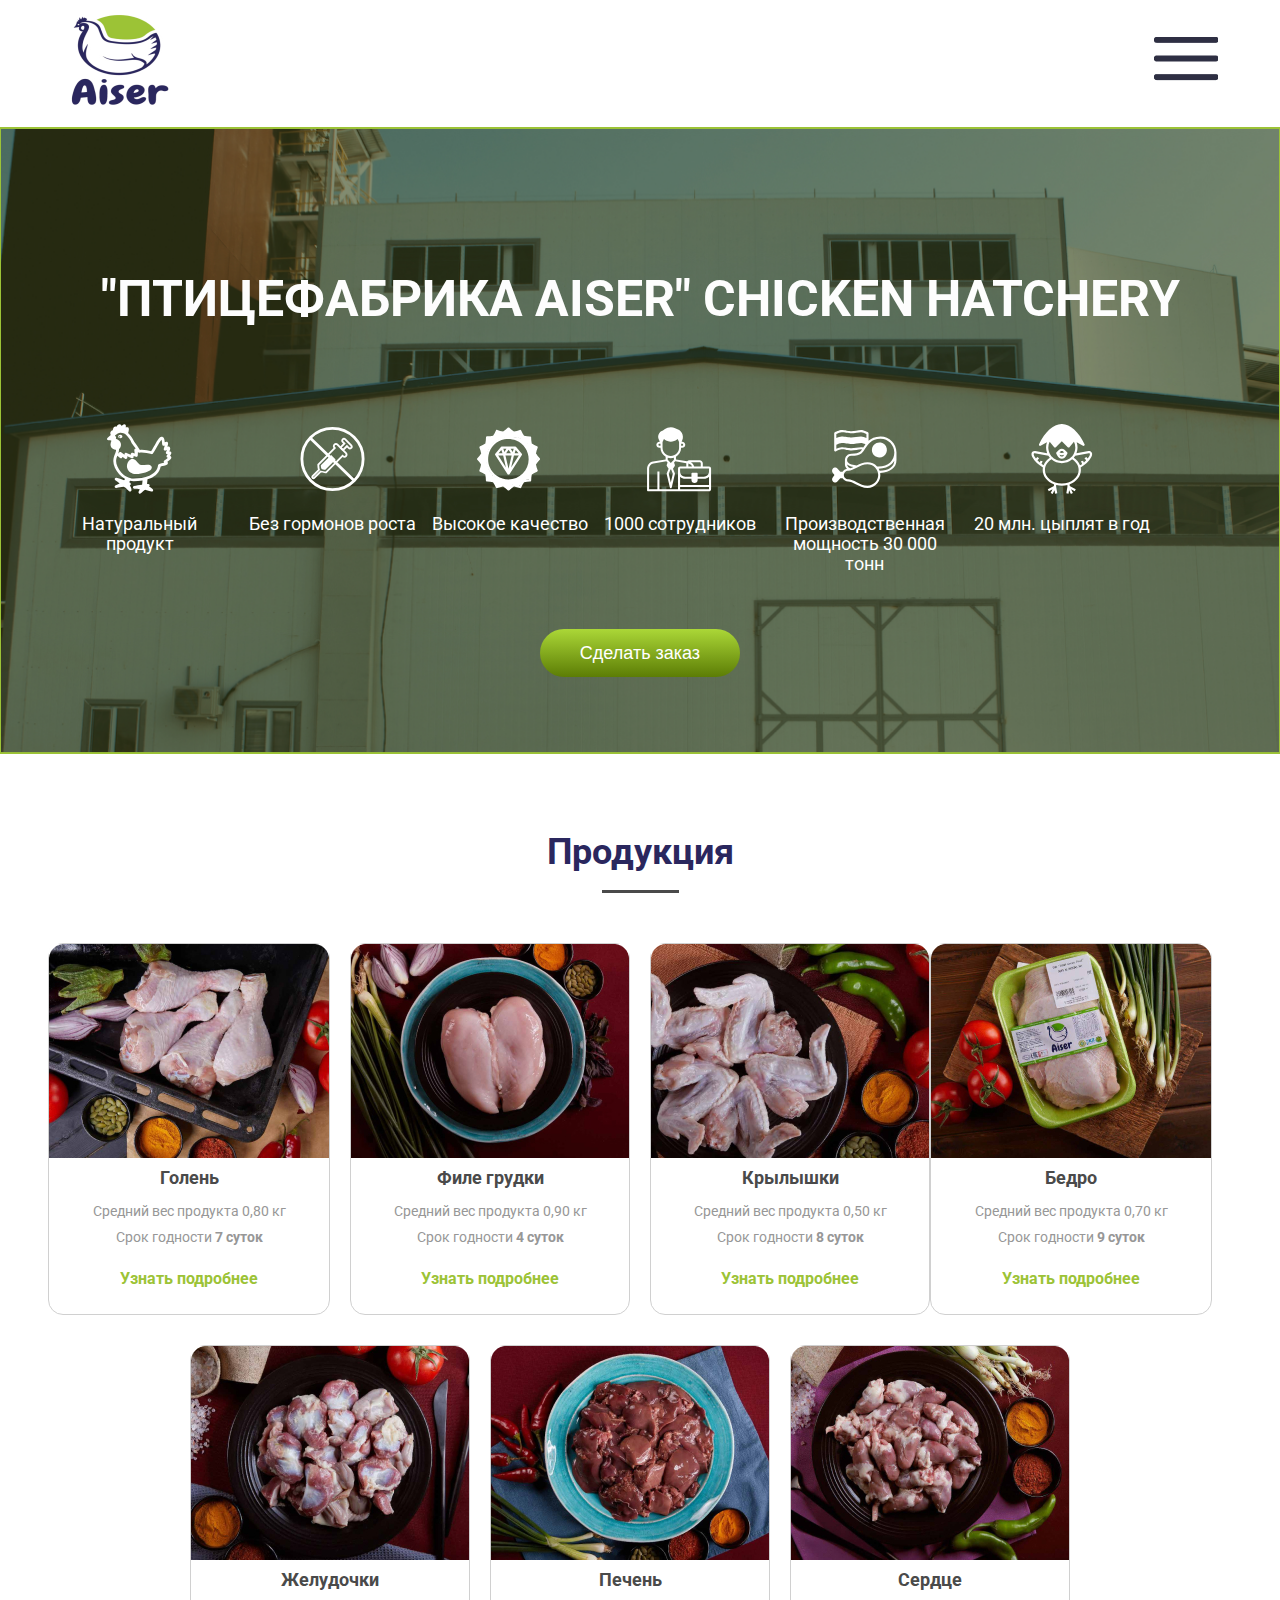
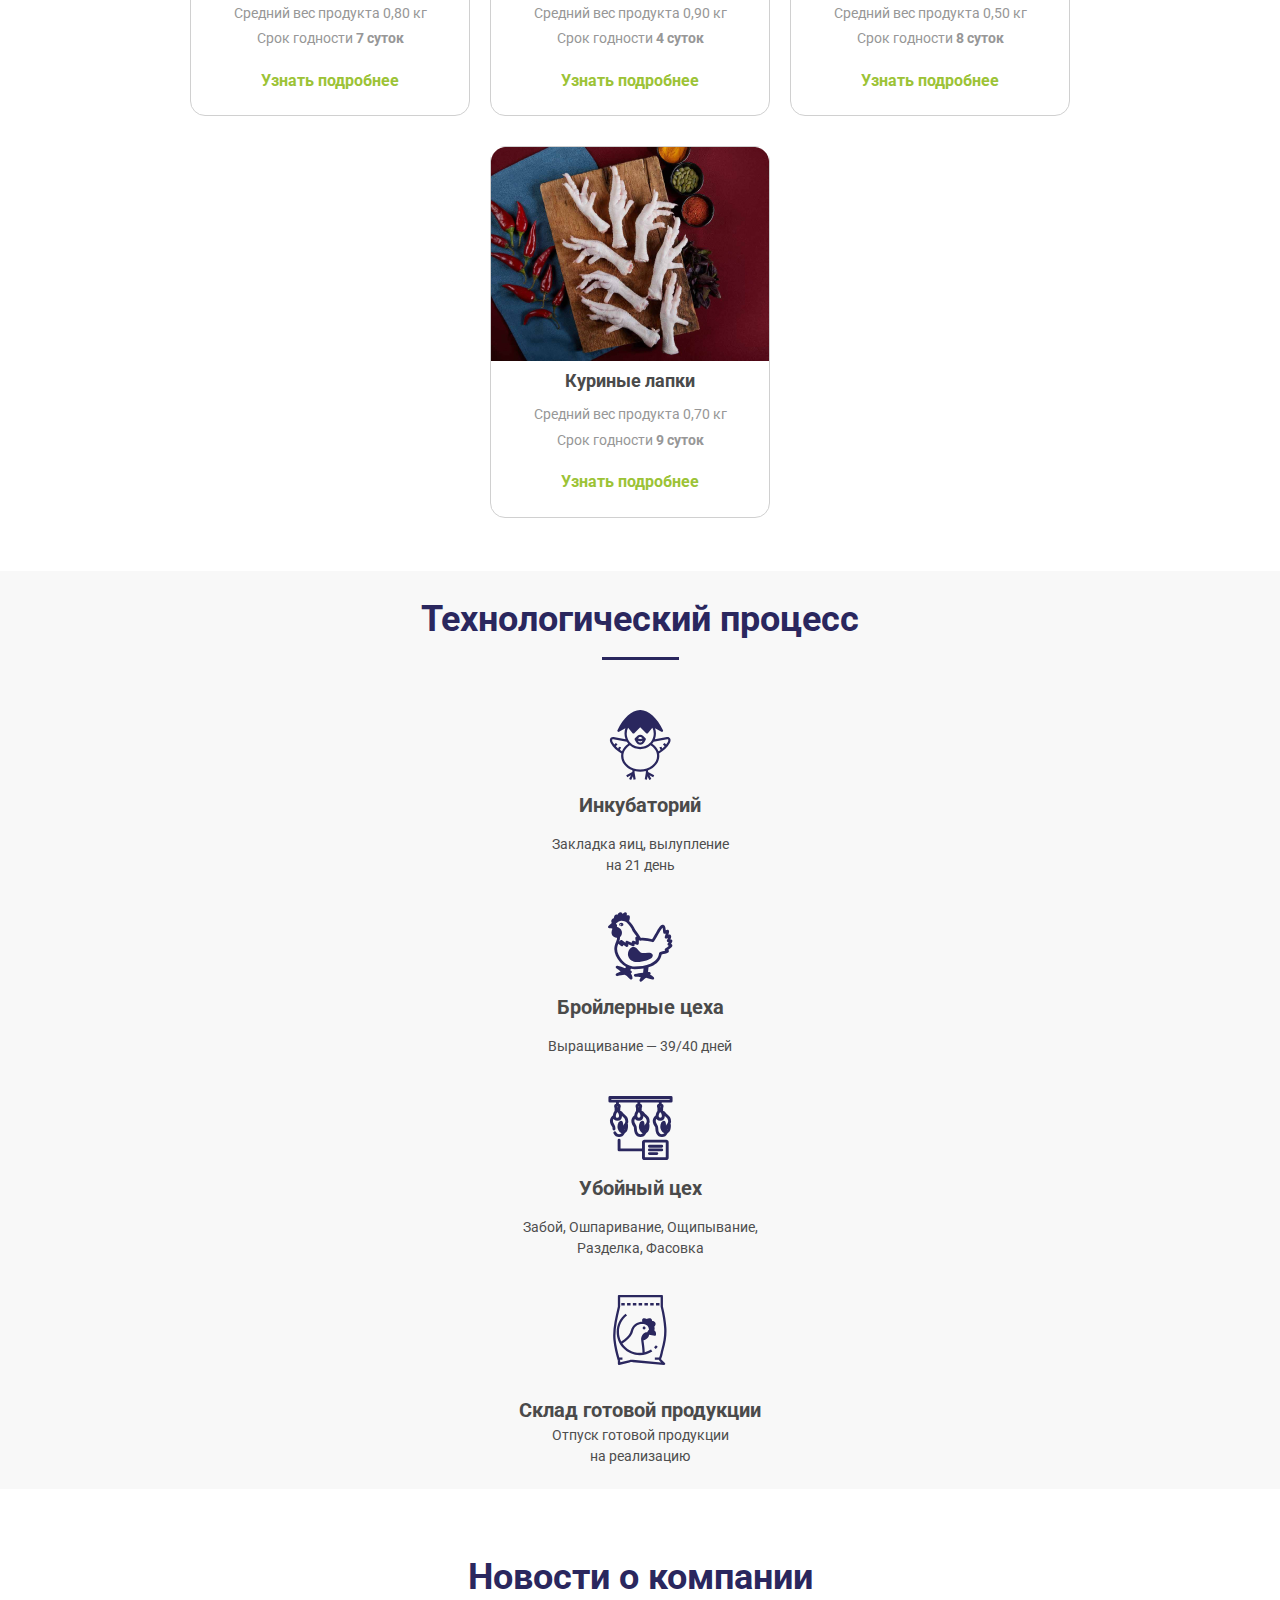
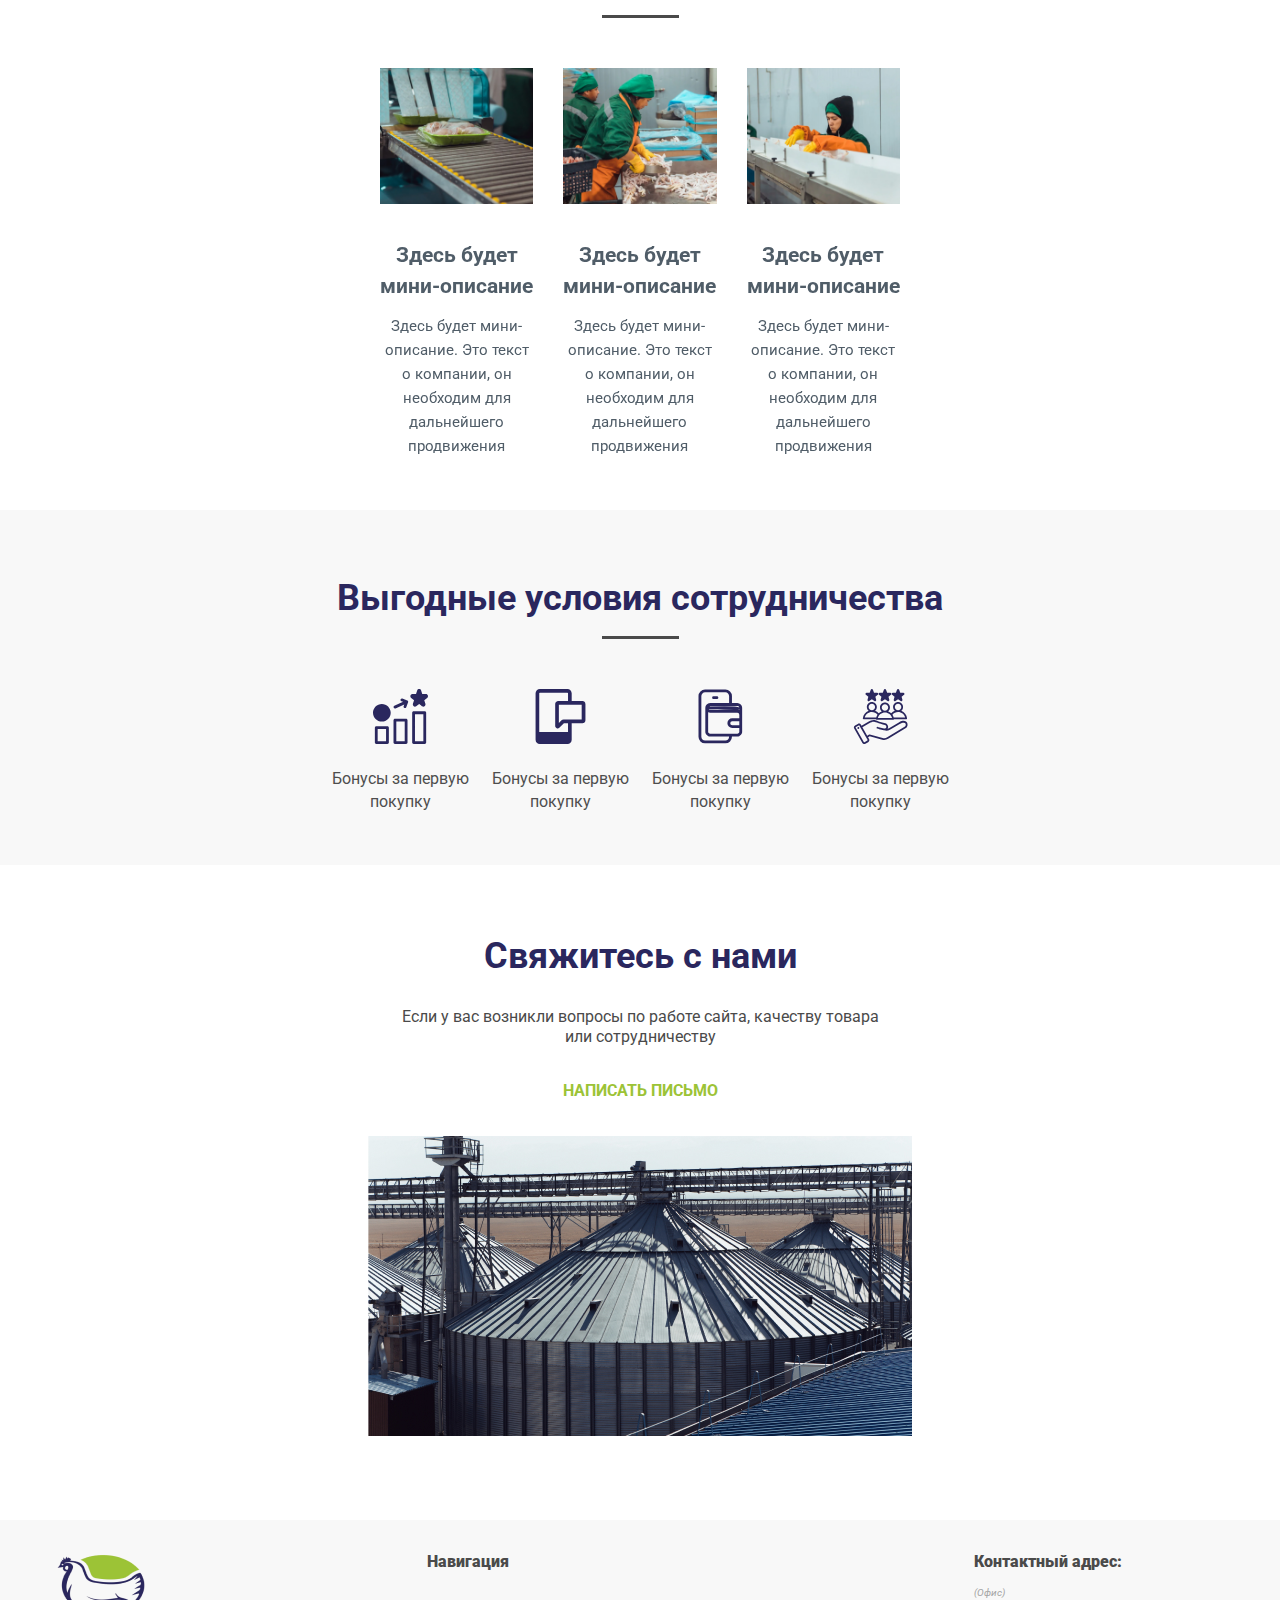
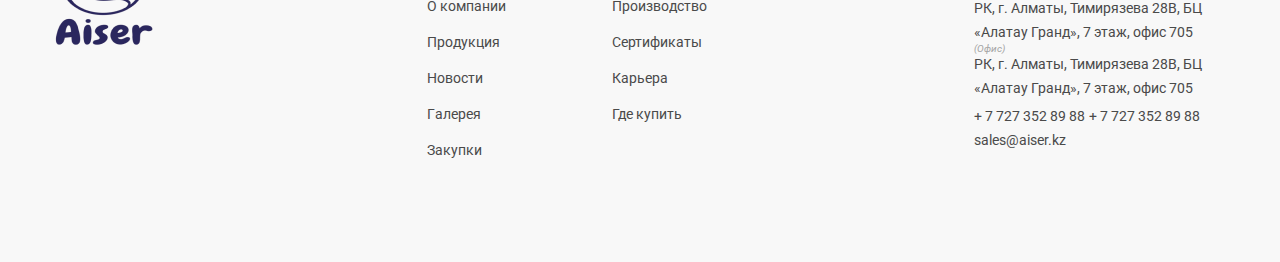
==== commit fae37a7d: "done" ====
--- a/index.html
+++ b/index.html
@@ -62,14 +62,16 @@
 
           <a class="where-i-can-buy">Где купить</a>
         </div>
-        <a class="modal-open" data-modal-open>
+        <a class="modal-open scroll-off" data-modal-open>
           <img src="./img/scrn@2.jpg" alt="">
         </a>
 
         <div class="modal-container is-hidden" data-modal>
           <div class="modal">
 
-            <a class="close-modal" data-modal-close>x</a>
+            <a class="close-modal scroll-on" data-modal-close>
+                <img src="./img/close.png" alt="close">
+            </a>
 
                   <nav>
           <ul class="modal-list">
@@ -180,7 +182,7 @@
                     >Срок годности <span class="bold-descr">7 суток</span></span
                   >
                 </p>
-                <a href="#" class="link-card">Узнать подробнее</a>
+                <a href="./product-page.html" class="link-card">Узнать подробнее</a>
                 </div>
               </div>
             </li>
@@ -199,7 +201,7 @@
                     >Срок годности <span class="bold-descr">4 суток</span></span
                   >
                 </p>
-                <a href="#" class="link-card">Узнать подробнее</a>
+                <a href="./product-page.html" class="link-card">Узнать подробнее</a>
                 </div>
               </div>
             </li>
@@ -218,7 +220,7 @@
                     >Срок годности <span class="bold-descr">8 суток</span></span
                   >
                 </p>
-                <a href="#" class="link-card">Узнать подробнее</a>
+                <a href="./product-page.html" class="link-card">Узнать подробнее</a>
                 </div>
               </div>
             </li>
@@ -237,7 +239,7 @@
                     >Срок годности <span class="bold-descr">9 суток</span></span
                   >
                 </p>
-                <a href="#" class="link-card">Узнать подробнее</a>
+                <a href="./product-page.html" class="link-card">Узнать подробнее</a>
                 </div>
               </div>
             </li>
@@ -256,7 +258,7 @@
                     >Срок годности <span class="bold-descr">7 суток</span></span
                   >
                 </p>
-                <a href="#" class="link-card">Узнать подробнее</a>
+                <a href="./product-page.html" class="link-card">Узнать подробнее</a>
                 </div>
               </div>
             </li>
@@ -275,7 +277,7 @@
                     >Срок годности <span class="bold-descr">4 суток</span></span
                   >
                 </p>
-                <a href="#" class="link-card">Узнать подробнее</a>
+                <a href="./product-page.html" class="link-card">Узнать подробнее</a>
                 </div>
               </div>
             </li>
@@ -294,7 +296,7 @@
                     >Срок годности <span class="bold-descr">8 суток</span></span
                   >
                 </p>
-                <a href="#" class="link-card">Узнать подробнее</a>
+                <a href="./product-page.html" class="link-card">Узнать подробнее</a>
                 </div>
               </div>
             </li>
@@ -313,7 +315,7 @@
                     >Срок годности <span class="bold-descr">9 суток</span></span
                   >
                 </p>
-                <a href="#" class="link-card">Узнать подробнее</a>
+                <a href="./product-page.html" class="link-card">Узнать подробнее</a>
                 </div>
               </div>
             </li>
--- a/css/styles.css
+++ b/css/styles.css
@@ -922,13 +922,24 @@
     margin-right: 8px;
 }
 
-.item-ab-us-first:nth-child(3) {
+.item-ab-us-first:nth-child(3)  {
     font-weight: 700;
     font-size: 14px;
     line-height: 16px;
     letter-spacing: 0.04em;
     color: var(--white-second);
     margin-left: 8px;
+    margin-right: 8px;
+}
+
+.item-ab-us-first:nth-child(3) a {
+    font-weight: 700;
+    font-size: 14px;
+    line-height: 16px;
+    letter-spacing: 0.04em;
+    color: var(--white-second);
+    margin-left: 8px;
+    margin-right: 8px;
 }
 
 .svg-section-bckrnd {
@@ -940,6 +951,7 @@
     display: flex;
     justify-content: center;
     margin-bottom: 36px;
+    align-items: baseline;
 }
 
 .title-backgrnd-section {
@@ -1238,12 +1250,273 @@
     display: none;
 }
 
+/* prod page */
+
+.item-ab-us-first:nth-child(5) {
+    font-weight: 700;
+    font-size: 14px;
+    line-height: 16px;
+    letter-spacing: 0.04em;
+    color: var(--white-second);
+    margin-left: 8px;
+}
+
+.title-backgrnd-section-for-product-page {
+    font-weight: 700;
+    font-size: 34px;
+    line-height: 100%;
+    color: var(--white-second);
+    position: relative;
+    margin: 0 auto;
+}
+
+.title-backgrnd-section-for-product-page::after {
+    content: '';
+    display: block;
+    width: 77px;
+    height: 3px;
+    background-color: var(--white-second);
+    position: absolute;
+    top: 45px;
+    left: 132px;
+}
+
+.item-product-page {
+    font-weight: 400;
+    font-size: 16px;
+    line-height: 2.5;
+    color: var(--three-gray);
+}
+
+.item-product-page:nth-child(1) {
+    margin-right: 18px;
+}
+
+.item-product-page:nth-child(3) {
+    margin-right: 47px;
+}
+
+.green-galochka {
+    font-weight: 400;
+    font-size: 16px;
+    line-height: 19px;
+    color: var(--second-green);
+}
+
+.list-product {
+    display: flex;
+    flex-wrap: wrap;
+    padding: 0 24px;
+    max-width: 400px;
+}
+
+.news-container {
+    flex-direction: column;
+    padding: 20px 0 60px 0;
+}
+
+.title-news {
+    font-weight: 700;
+    font-size: 32px;
+    line-height: 150%;
+    color: var(--gray);
+    margin-bottom: 20px;
+}
+
+.decription-aiser-news {
+    font-weight: 400;
+    font-size: 16px;
+    line-height: 150%;
+    color: var(--gray);
+    margin-bottom: 28px;
+}
+
+.news-title-two {
+    font-weight: 700;
+    font-size: 24px;
+    line-height: 150%;
+    color: var(--gray);
+    margin-bottom: 20px;
+}
+
+.news-descr-two {
+    font-weight: 400;
+    font-size: 16px;
+    line-height: 150%;
+    color: var(--gray);
+    margin-bottom: 20px;
+}
+
+.list-news-title {
+    font-weight: 400;
+    font-size: 16px;
+    line-height: 150%;
+    color: var(--gray);
+    margin-bottom: 28px;
+}
+
+.item-news {
+    font-weight: 400;
+    font-size: 16px;
+    line-height: 150%;
+    color: var(--gray);
+}
+
+.list-news {
+    list-style-type: decimal;
+    list-style-position: inside;
+}
+
+.title-backgrnd-section-news {
+    font-weight: 700;
+    font-size: 34px;
+    line-height: 100%;
+    color: var(--white-second);
+    position: relative;
+    margin: 0 auto;
+}
+
+.title-backgrnd-section-news::after {
+    content: '';
+    display: block;
+    width: 77px;
+    height: 3px;
+    background-color: var(--white-second);
+    position: absolute;
+    top: 45px;
+    left: 106px;
+}
+
+.first {
+    font-weight: 700;
+    font-size: 24px;
+    line-height: 32px;
+    color: var(--gray);
+    margin-bottom: 10px;
+}
+
+.p-descr-p-page {
+    font-weight: 400;
+    font-size: 16px;
+    line-height: 150%;
+    color: var(--three-gray);
+    max-width: 610px;
+}
+
+.second {
+    font-weight: 700;
+    font-size: 18px;
+    line-height: 25px;
+    color: var(--gray);
+    margin-top: 36px;
+    margin-bottom: 20px;
+}
+
+.list-characters-of-product {
+    display: flex;
+    margin-top: 24px;
+    margin-bottom: 28px;
+}
+
+.chsrecters-of-product-item {
+    font-weight: 400;
+    font-size: 16px;
+    line-height: 150%;
+    color: var(--three-gray);
+}
+
+.chsrecters-of-product-item:first-child {
+    margin-right: 20px;
+}
+
+.number {
+    font-weight: 700;
+}
+
+.pishchevaya-price {
+    font-weight: 400;
+    font-size: 16px;
+    line-height: 150%;
+    color: var(--three-gray);
+}
+
+.value-price {
+    font-weight: 700;
+}
+
+.margin-p-p {
+    margin-right: 16px;
+}
+
+.description-of-product-cont {
+    margin-left: 84px;
+}
+
+.pr-page img {
+    margin-bottom: 24px;
+}
+
+.product-part-container {
+    padding: 20px 0 57px 0;
+}
+
+.title-recomedations {
+    font-weight: 700;
+    font-size: 36px;
+    line-height: 100%;
+    color: var(--gray);
+    margin-bottom: 45px;
+}
+
+.cont-recomendations {
+    flex-direction: column;
+    padding-bottom: 105px;
+}
+
+.disable-scroll {
+    position: relative;
+    overflow: hidden;
+    height: 100vh;
+    position: fixed;
+    left: 0;
+    top: 0;
+    width: 100%;
+}
+
+.item-ab-us-first:nth-child(1) a {
+    font-weight: 500;
+    font-size: 14px;
+    line-height: 16px;
+    text-decoration-line: underline;
+    color: var(--white-opacity);
+    margin-right: 8px;}
+
+@media screen and (max-width: 375px) {
+    .title-backgrnd-section-for-product-page::after {
+        top: 80px;
+        left: 122px;
+    }
+}
+
 @media screen and (max-width: 767px) {
     .modal-open {
         background-color: transparent;
         border-radius: 0;
     }
 
+    .news-container {
+        padding-left: 16px;
+        padding-right: 16px;
+    }
+
+    .item-news {
+        margin-bottom: 16px;
+    }
+
+    .item-news:last-child {
+        margin-bottom: 0;
+    }
+
     .modal-open img {
         max-width: 40px;
         max-height: 40px;
@@ -1303,7 +1576,7 @@
     }
 
     .title-for-all-another-section {
-        margin-bottom: 120px;
+        margin-bottom: 80px;
         text-align: center;
         font-size: 30px;
     }
@@ -1381,28 +1654,35 @@
     }
 
     .address-footer-cont {
-        display: none;
+        
     }
 
     .footer-cont {
         padding: 80px 16px;
-    }
-
-    .footer-cont a:first-of-type {
-        margin-right: 8px;
+        flex-direction: column;
+        align-items: center;
+    }
+
+    .nav-footer-title {
+        text-align: center;
+    }
+
+    .nav-footer-cont {
+        margin-top: 32px;
+        margin-bottom: 32px;
+    }
+
+    .title-address-footer {
+        text-align: center;
     }
 
     .cont-lists-footer {
-        justify-content: flex-start;
-    }
-
-    .cont-lists-footer li:first-of-type {
-        margin-right: 12px;
+        justify-content: space-around;
     }
 
     .link-footer {
         margin-right: 0;
-        font-size: 10px;
+        font-size: 14px;
         font-weight: 600;
     }
 
@@ -1431,7 +1711,7 @@
 
     .info-list-item-one:nth-child(1) {
         margin: 0;
-        margin-bottom: 36px;
+        margin-bottom: 20px;
     }
 
     .info-list-item-one:nth-child(2) {
@@ -1457,7 +1737,7 @@
     }
 
     .ul-cont-ab-us {
-        padding: 80px 16px;
+        padding: 0 16px 60px 16px;
     }
 
     .about-us-item-two:nth-child(2) {
@@ -1500,19 +1780,85 @@
         font-size: 28px;
         color: var(--gray);
         font-weight: 700;
-        margin-bottom: 36px;
-        position: relative;
+        position: absolute;
+        left: 120px;
+        background: #fff;
     }
 
     .close-modal:hover {
-        color: var(--gray-four);
+        background-color: var(--three-gray);
     }
 
     .close-modal:active {
-        color: var(--green-one);
+        background-color: var(--second-green);
+        border: 1px solid black;
     }
 
     .is-hidden {
+        display: none;
+    }
+
+    .product-part-container {
+        flex-direction: column;
+        padding-right: 16px;
+        padding-left: 16px;
+    }
+
+    .description-of-product-cont {
+        margin-left: 0;
+        margin-top: 36px;
+    }
+
+    .title-recomedations {
+        text-align: center;
+    }
+
+    .item-ab-us-first:nth-child(5) {
+        max-width: min-content;
+    }
+
+    .title-backgrnd-section-for-product-page {
+        text-align: center;
+    }
+
+    .contact-container {
+        flex-direction: column;
+        padding: 60px 16px;
+        align-items: center;
+    }
+
+    .first-contact-list {
+        margin-right: 0;
+        max-width: 280px;
+        margin-bottom: 20px;
+    }
+
+    .second-contact-list {
+        margin-right: 0;
+        max-width: 280px;
+        margin-bottom: 20px;
+    }
+
+    .map-iframe {
+        max-width: 300px;
+    }
+
+    .img-list-cert {
+        flex-direction: column;
+    }
+
+    .img-item-cert {
+        margin-right: 0;
+        margin-bottom: 20px;
+    }
+
+    .container-for-ul {
+        padding: 0;
+    }
+}
+
+@media screen and (min-width: 768px) and (max-width: 1023px) {
+    #d-none-img {
         display: none;
     }
 }
@@ -1527,6 +1873,15 @@
         background-color: rgba(46, 47, 66, 0.4);
         z-index: 2;
     }
+
+    .title-recomedations {
+        text-align: center;
+    }
+
+    .product-part-container {
+        padding-right: 16px;
+        padding-left: 16px;
+    }
     
     .modal {
         background-color: var(--white-three);
@@ -1550,16 +1905,18 @@
         font-size: 28px;
         color: var(--gray);
         font-weight: 700;
-        margin-bottom: 36px;
-        position: relative;
+        position: absolute;
+        left: 322px;
+        background: #fff;
     }
 
     .close-modal:hover {
-        color: var(--gray-four);
+        background-color: var(--three-gray);
     }
 
     .close-modal:active {
-        color: var(--green-one);
+        background-color: var(--second-green);
+        border: 1px solid black;
     }
 
     .is-hidden {
@@ -1698,16 +2055,16 @@
         justify-content: center;
     }
 
-    .about-us-item:nth-child(1) {
-        display: none;
+    .about-us-item-two img {
+        max-width: 220px;
+    }
+
+    .about-us-item img {
+        max-width: 220px;
     }
 
     .ul-cont-ab-us {
         padding: 80px 16px;
-    }
-
-    .about-us-item-two:nth-child(2) {
-        display: none;
     }
 
     .about-us-title {
@@ -1731,4 +2088,48 @@
         margin-bottom: 36px;
     }
 
+}
+
+@media screen and (min-width: 1024px) and (max-width: 1439px) {
+    .item-product:nth-child(3n) {
+        margin-right: 0;
+    }
+    
+    .item-product:nth-child(2n) {
+        margin-right: 20px;
+    }
+
+    .close-modal {
+        font-size: 28px;
+        color: var(--gray);
+        font-weight: 700;
+        position: absolute;
+        left: 446px;
+        background: #fff;
+    }
+
+    .img-list {
+        flex-direction: row;
+    }
+
+    .img-item {
+        margin-right: 20px;
+    }
+
+    .img-item img {
+        max-width: 220px;
+    }
+
+    .news-container {
+        padding-left: 16px;
+        padding-right: 16px;
+    }
+
+    .item-news {
+        margin-bottom: 16px;
+    }
+
+    .item-news:last-child {
+        margin-bottom: 0;
+    }
 }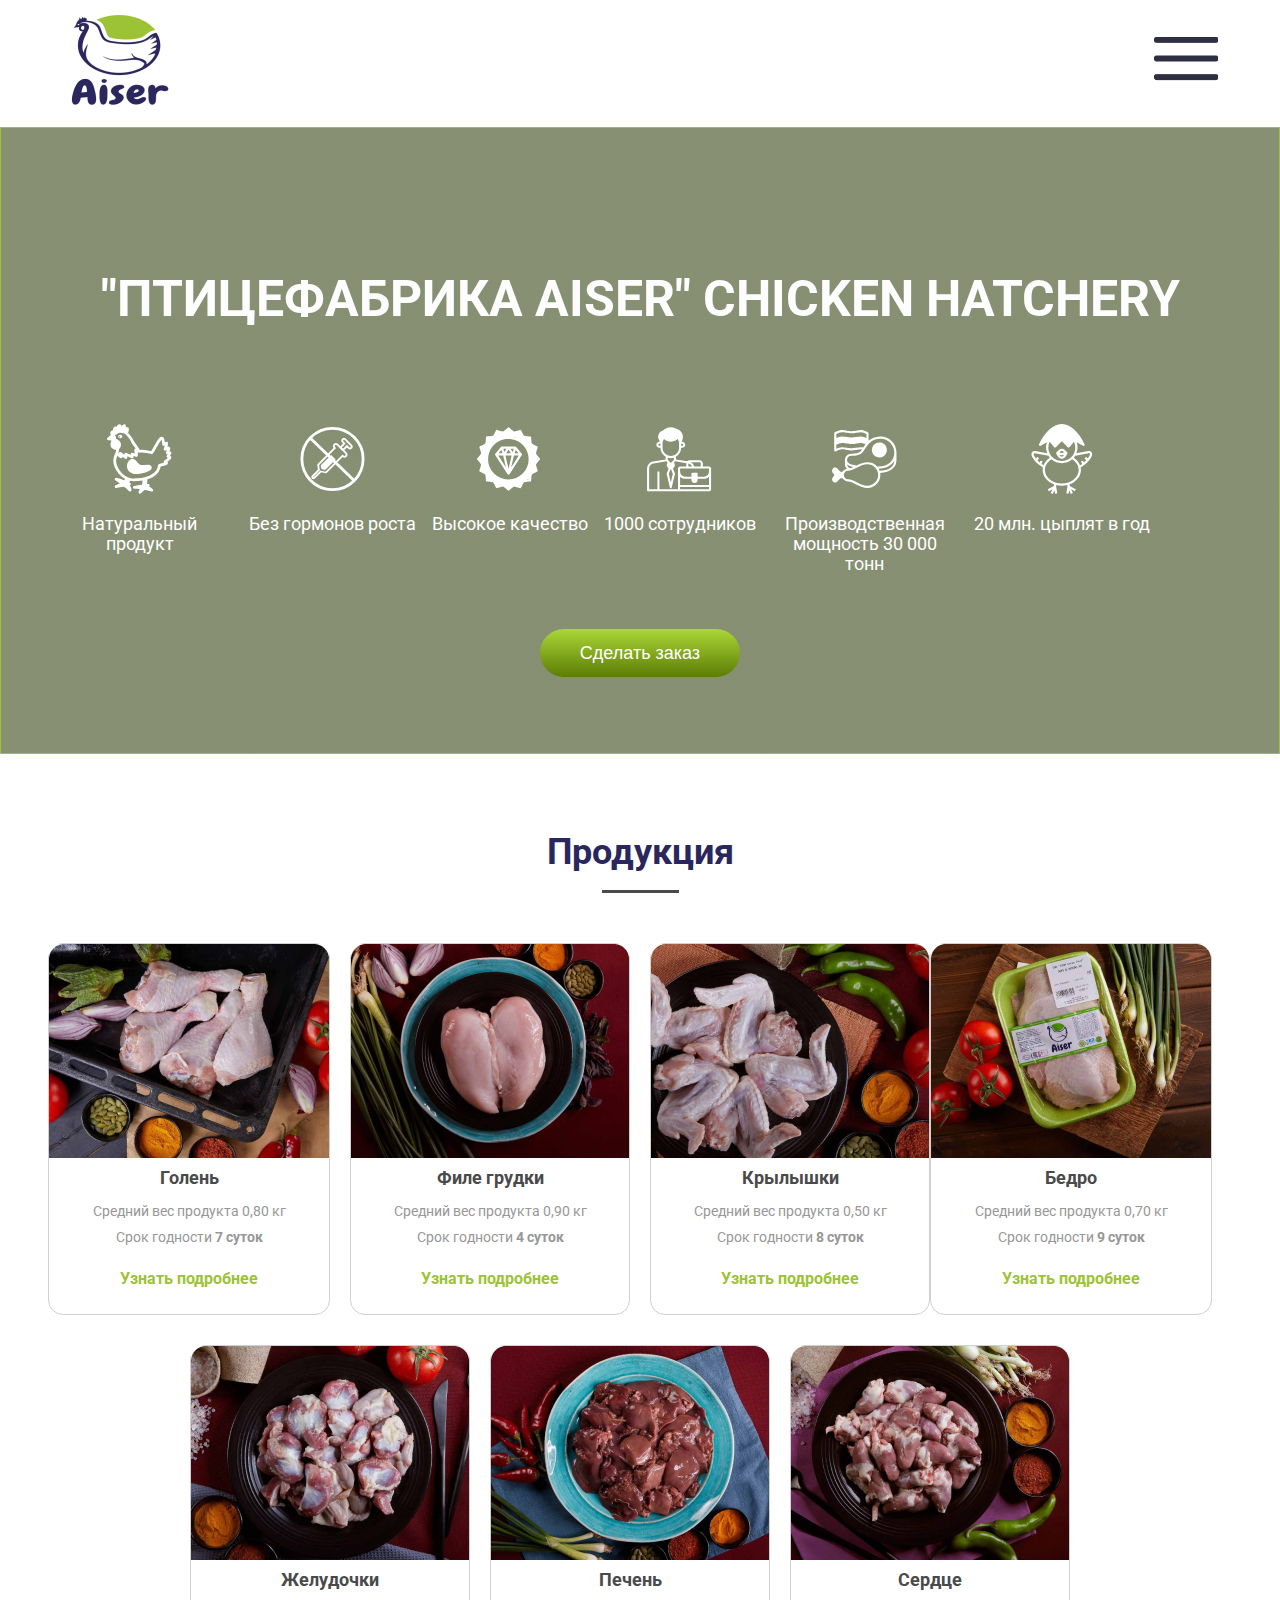
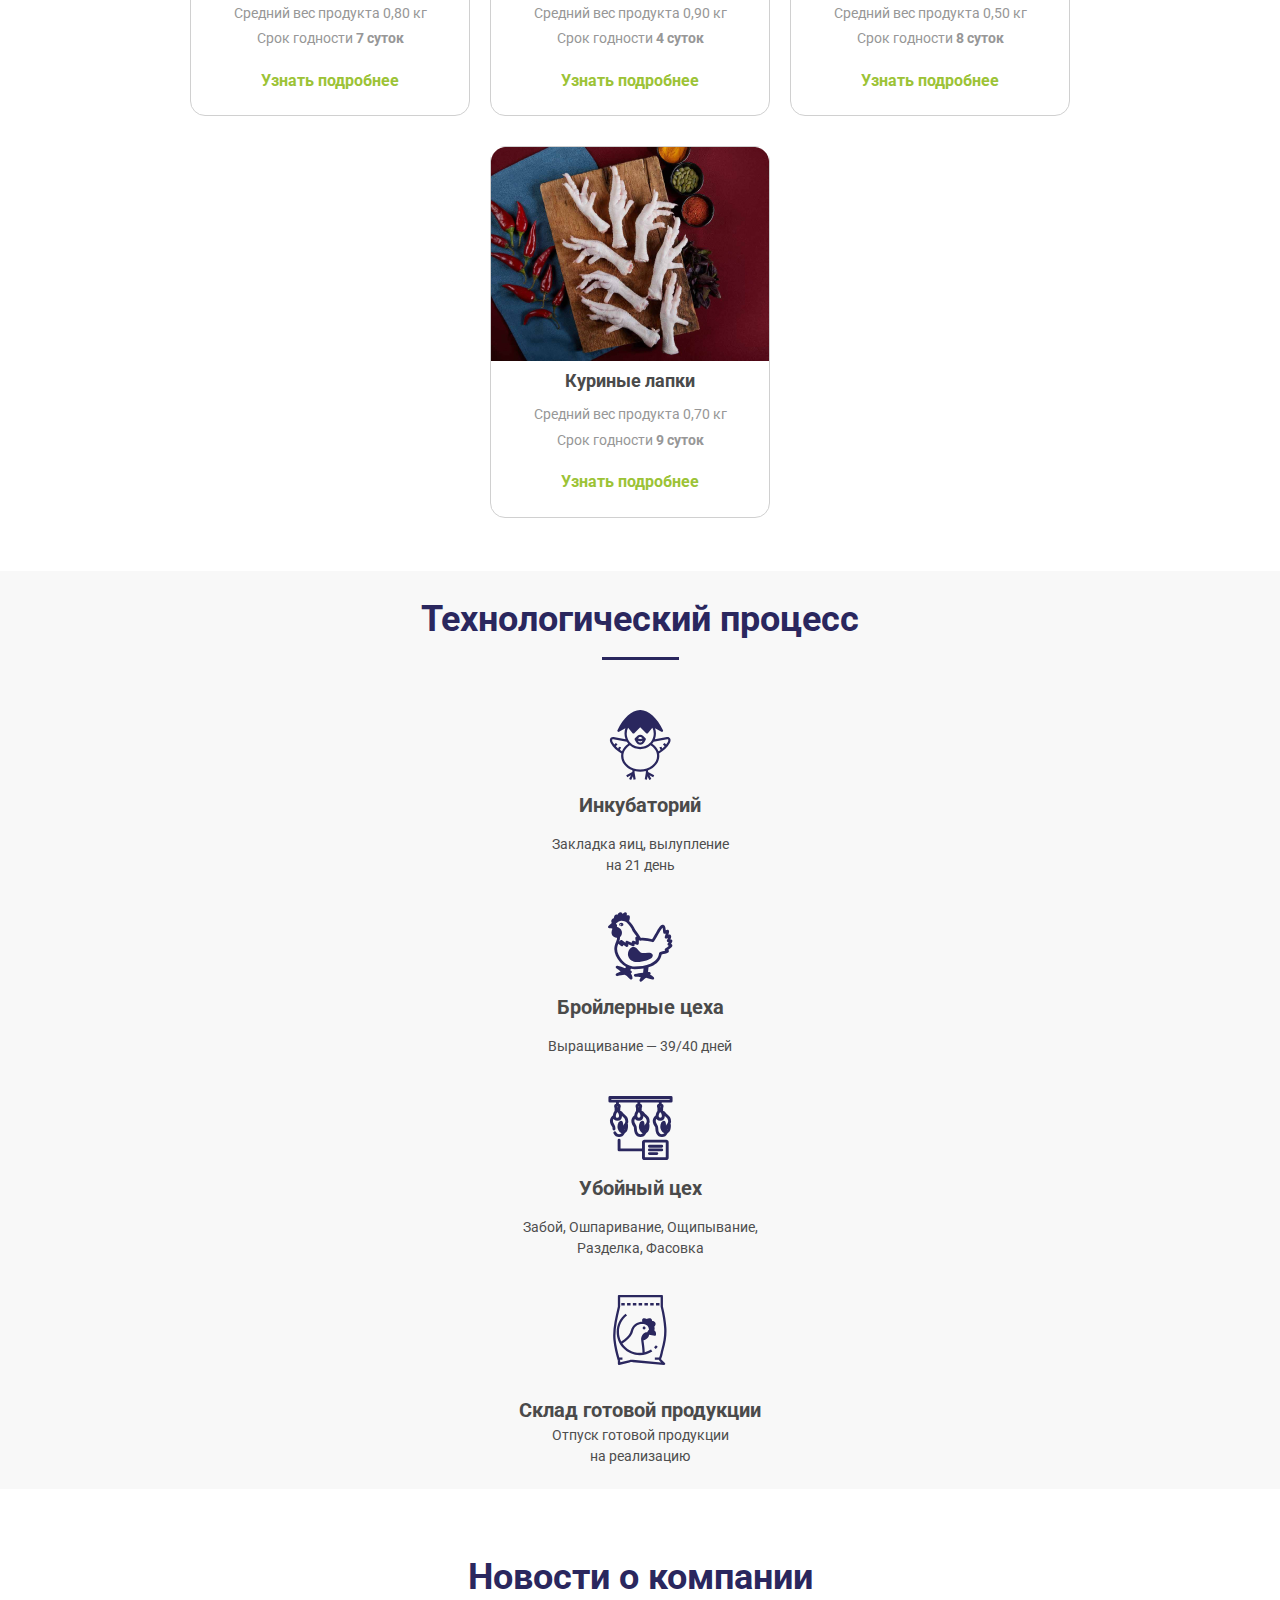
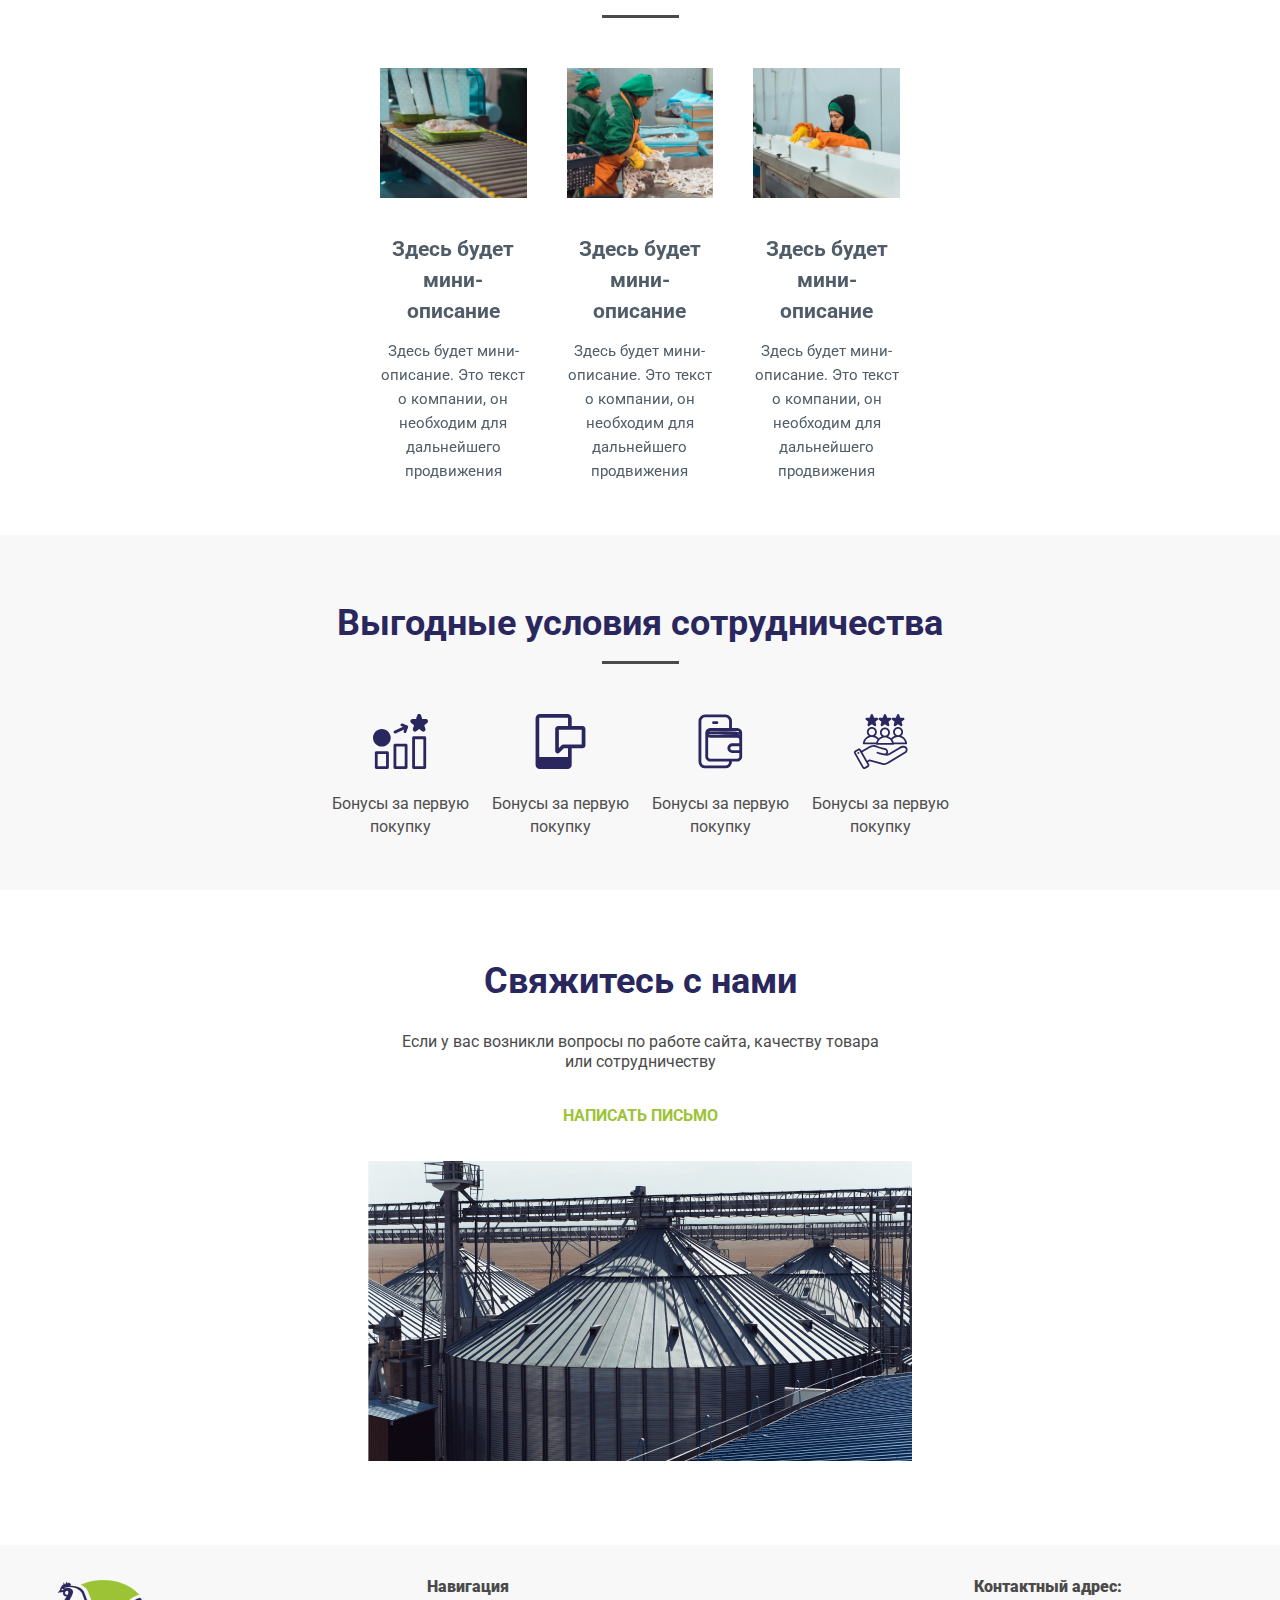
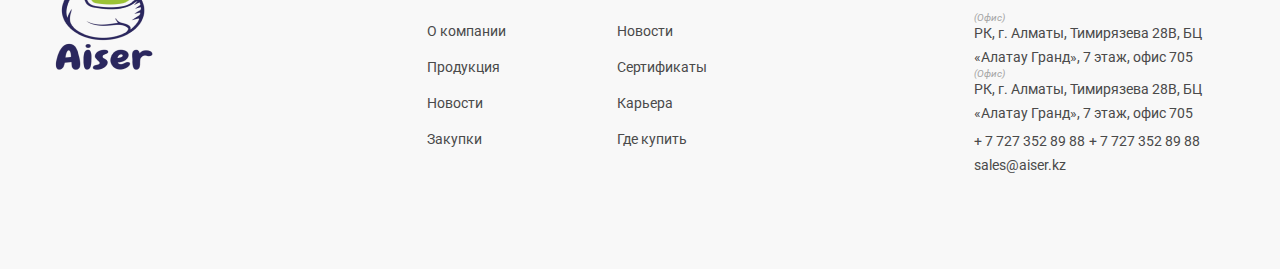
==== commit 1c5947f5: "animated" ====
--- a/index.html
+++ b/index.html
@@ -19,6 +19,10 @@
     />
     <link
     rel="stylesheet"
+    href="https://cdnjs.cloudflare.com/ajax/libs/animate.css/4.1.1/animate.min.css"
+    />
+    <link
+    rel="stylesheet"
     href="https://cdn.jsdelivr.net/npm/swiper@9/swiper-bundle.min.css"
     />
     <link rel="stylesheet" href="./css/styles.css" />
@@ -39,13 +43,10 @@
               <a href="./about.html" class="link-nav-header">О компании</a>
             </li>
             <li class="header-nav-item">
-              <a href="#" class="link-nav-header">галерея</a>
+              <a href="./news.html" class="link-nav-header">новости</a>
             </li>
             <li class="header-nav-item">
               <a href="./certificate.html" class="link-nav-header">Сертификаты</a>
-            </li>
-            <li class="header-nav-item">
-              <a href="#" class="link-nav-header">производство</a>
             </li>
             <li class="header-nav-item">
               <a href="./contact.html" class="link-nav-header">контакты</a>
@@ -82,13 +83,10 @@
               <a href="./about.html" class="link-nav-header">О компании</a>
             </li>
             <li class="header-nav-item">
-              <a href="#" class="link-nav-header">галерея</a>
+              <a href="./news.html" class="link-nav-header">новости</a>
             </li>
             <li class="header-nav-item">
               <a href="./certificate.html" class="link-nav-header">Сертификаты</a>
-            </li>
-            <li class="header-nav-item">
-              <a href="#" class="link-nav-header">производство</a>
             </li>
             <li class="header-nav-item">
               <a href="./contact.html" class="link-nav-header">контакты</a>
@@ -111,38 +109,38 @@
     </header>
 
     <main>
-      <section class="section-background">
+      <section class="section-background-chicken">
         <div class="section-container container-for-first-sec">
-          <h1 class="title-first-section">
+          <h1 class="title-first-section animate__animated animate__bounceInDown">
             "Птицефабрика Aiser" Chicken Hatchery
           </h1>
 
           <ul class="list-section-one">
-            <li class="item-sec-one">
+            <li class="item-sec-one animate__animated animate__fadeInDown">
               <svg class="svg-list-first-section">
                 <use href="./img/symbol-defs.svg#icon-chiken"></use>
               </svg>
               <p class="description-list-sec-one">Натуральный продукт</p>
             </li>
-            <li class="item-sec-one">
+            <li class="item-sec-one animate__animated animate__fadeInDown">
               <svg class="svg-list-first-section">
                 <use href="./img/symbol-defs.svg#icon-gormone"></use>
               </svg>
               <p class="description-list-sec-one">Без гормонов роста</p>
             </li>
-            <li class="item-sec-one">
+            <li class="item-sec-one animate__animated animate__fadeInDown">
               <svg class="svg-list-first-section">
                 <use href="./img/symbol-defs.svg#icon-dimond"></use>
               </svg>
               <p class="description-list-sec-one">Высокое качество</p>
             </li>
-            <li class="item-sec-one">
+            <li class="item-sec-one animate__animated animate__fadeInDown">
               <svg class="svg-list-first-section">
                 <use href="./img/symbol-defs.svg#icon-person"></use>
               </svg>
               <p class="description-list-sec-one">1000 сотрудников</p>
             </li>
-            <li class="item-sec-one">
+            <li class="item-sec-one animate__animated animate__fadeInDown">
               <svg class="svg-list-first-section">
                 <use href="./img/symbol-defs.svg#icon-meat"></use>
               </svg>
@@ -150,7 +148,7 @@
                 Производственная мощность 30 000 тонн
               </p>
             </li>
-            <li class="item-sec-one">
+            <li class="item-sec-one animate__animated animate__fadeInDown">
               <svg class="svg-list-first-section">
                 <use href="./img/symbol-defs.svg#icon-chicken-with-egg"></use>
               </svg>
@@ -158,7 +156,7 @@
             </li>
           </ul>
 
-          <button class="make-order-btn">Сделать заказ</button>
+          <button class="make-order-btn animate__animated animate__fadeIn">Сделать заказ</button>
         </div>
       </section>
 
@@ -167,7 +165,7 @@
           <h2 class="title-for-all-another-section">Продукция</h2>
 
           <ul class="list-products">
-            <li class="item-product">
+            <li class="item-product animate__animated animate__bounceIn">
               <div class="card-cont">
                 <img src="./img/card-1.jpg" alt="Product" class="card-img" />
                 <div class="cont-bottom">
@@ -186,7 +184,7 @@
                 </div>
               </div>
             </li>
-            <li class="item-product">
+            <li class="item-product animate__animated animate__bounceIn">
               <div class="card-cont">
                 <img src="./img/card-2.jpg" alt="Product" class="card-img" />
                 <div class="cont-bottom">
@@ -205,7 +203,7 @@
                 </div>
               </div>
             </li>
-                        <li class="item-product">
+                        <li class="item-product animate__animated animate__bounceIn">
               <div class="card-cont">
                 <img src="./img/card-3.jpg" alt="Product" class="card-img" />
                 <div class="cont-bottom">
@@ -224,7 +222,7 @@
                 </div>
               </div>
             </li>
-                        <li class="item-product">
+                        <li class="item-product animate__animated animate__bounceIn">
               <div class="card-cont">
                 <img src="./img/card-4.jpg" alt="Product" class="card-img" />
                 <div class="cont-bottom">
@@ -243,7 +241,7 @@
                 </div>
               </div>
             </li>
-                        <li class="item-product">
+                        <li class="item-product animate__animated animate__bounceIn">
               <div class="card-cont">
                 <img src="./img/card-5.jpg" alt="Product" class="card-img" />
                 <div class="cont-bottom">
@@ -262,7 +260,7 @@
                 </div>
               </div>
             </li>
-                        <li class="item-product">
+                        <li class="item-product animate__animated animate__bounceIn">
               <div class="card-cont">
                 <img src="./img/card-6.jpg" alt="Product" class="card-img" />
                 <div class="cont-bottom">
@@ -281,7 +279,7 @@
                 </div>
               </div>
             </li>
-                        <li class="item-product">
+                        <li class="item-product animate__animated animate__bounceIn">
               <div class="card-cont">
                 <img src="./img/card-7.jpg" alt="Product" class="card-img" />
                 <div class="cont-bottom">
@@ -300,7 +298,7 @@
                 </div>
               </div>
             </li>
-                        <li class="item-product">
+                        <li class="item-product animate__animated animate__bounceIn">
               <div class="card-cont">
                 <img src="./img/card-8.jpg" alt="Product" class="card-img" />
                 <div class="cont-bottom">
@@ -380,58 +378,60 @@
             <div class="swiper-wrapper slider-swiper-wrapper">
             <!-- Slides -->
             <div class="swiper-slide slider-swiper-slide">
-                <div class="swiper-card">
+                <a class="swiper-card" href="./news.html">
                     <img src="./img/swiper-1.jpg" alt="News">
                     <h4 class="title-swiper-card">Здесь будет мини-описание</h4>
                     <p class="decr-swiper-card">Здесь будет мини-описание. Это текст о компании, он необходим для дальнейшего продвижения </p>
-                </div>
+                </a>
             </div>
                         <div class="swiper-slide slider-swiper-slide">
-                <div class="swiper-card">
+                <a class="swiper-card" href="./news.html">
                     <img src="./img/swiper-2.jpg" alt="News">
                     <h4 class="title-swiper-card">Здесь будет мини-описание</h4>
                     <p class="decr-swiper-card">Здесь будет мини-описание. Это текст о компании, он необходим для дальнейшего продвижения </p>
-                </div>
+                </a>
             </div>
                         <div class="swiper-slide slider-swiper-slide">
-                <div class="swiper-card">
+                <a class="swiper-card" href="./news.html">
                     <img src="./img/swiper-3.jpg" alt="News">
                     <h4 class="title-swiper-card">Здесь будет мини-описание</h4>
                     <p class="decr-swiper-card">Здесь будет мини-описание. Это текст о компании, он необходим для дальнейшего продвижения </p>
-                </div>
+                </a>
             </div>
             
                         <div class="swiper-slide slider-swiper-slide">
-                <div class="swiper-card">
+                <a class="swiper-card" href="./news.html">
                     <img src="./img/swiper-1.jpg" alt="News">
                     <h4 class="title-swiper-card">Здесь будет мини-описание</h4>
                     <p class="decr-swiper-card">Здесь будет мини-описание. Это текст о компании, он необходим для дальнейшего продвижения </p>
-                </div>
+                </a>
             </div>
                         <div class="swiper-slide slider-swiper-slide">
-                <div class="swiper-card">
+                <a class="swiper-card" href="./news.html">
                     <img src="./img/swiper-2.jpg" alt="News">
                     <h4 class="title-swiper-card">Здесь будет мини-описание</h4>
                     <p class="decr-swiper-card">Здесь будет мини-описание. Это текст о компании, он необходим для дальнейшего продвижения </p>
-                </div>
+                </a>
             </div>
                         <div class="swiper-slide slider-swiper-slide">
-                <div class="swiper-card">
+                <a class="swiper-card" href="./news.html">
                     <img src="./img/swiper-3.jpg" alt="News">
                     <h4 class="title-swiper-card">Здесь будет мини-описание</h4>
                     <p class="decr-swiper-card">Здесь будет мини-описание. Это текст о компании, он необходим для дальнейшего продвижения </p>
-                </div>
+                </a>
             </div>
             
             </div>
             <!-- If we need pagination -->
 
             <!-- If we need navigation buttons -->
+            
+
             <div class="swiper-button-prev slider-swiper-button-prev"></div>
             <div class="swiper-button-next slider-swiper-button-next"></div>
-
             <!-- If we need scrollbar -->
             </div>
+          
         </div>
       </section>
       
@@ -497,13 +497,12 @@
             <li class="footer-one-item"><a href="./about.html" class="link-footer">О компании</a></li>
             <li class="footer-one-item"><a href="./product.html" class="link-footer">Продукция</a></li>
             <li class="footer-one-item"><a href="./news.html" class="link-footer">Новости</a></li>
-            <li class="footer-one-item"><a href="#" class="link-footer">Гaлерея</a></li>
             <li class="footer-one-item"><a href="#" class="link-footer">Закупки</a></li>
             </ul>
             </li>
             <li>
             <ul class="nav-footer-list-two">
-            <li class="footer-two-item"><a href="#" class="link-footer">Производство</a></li>
+            <li class="footer-two-item"><a href="./news.html" class="link-footer">Новости</a></li>
             <li class="footer-two-item"><a href="./certificate.html" class="link-footer">Сертификаты</a></li>
             <li class="footer-two-item"><a href="#" class="link-footer">Карьера</a></li>
             <li class="footer-two-item"><a href="#" class="link-footer">Где купить</a></li>
--- a/css/styles.css
+++ b/css/styles.css
@@ -13,6 +13,7 @@
     text-rendering: optimizeSpeed;
     line-height: 1.5;
     font-family: 'Roboto', sans-serif;
+    overflow-x: hidden;
 }
 
 ul,
@@ -1489,7 +1490,43 @@
     line-height: 16px;
     text-decoration-line: underline;
     color: var(--white-opacity);
-    margin-right: 8px;}
+    margin-right: 8px;
+}
+
+
+.section-background-chicken {
+    background: url(../img/chicken-bck.png),
+    linear-gradient(0deg, rgba(156, 195, 54, 0.2), rgba(156, 195, 54, 0.2)),
+    linear-gradient(0deg, rgba(0, 0, 0, 0.2), rgba(0, 0, 0, 0.2)),
+    linear-gradient(0deg, rgba(0, 0, 0, 0.2), rgba(0, 0, 0, 0.2)),
+    linear-gradient(0deg, rgba(0, 0, 0, 0.2), rgba(0, 0, 0, 0.2)),
+    url(image.png);
+    background-repeat: no-repeat;
+    background-size: cover;
+    background-position: center;
+    border: 1px solid #9CC336;
+}
+
+
+.title-backgrnd-section-news-404 {
+    font-weight: 700;
+    font-size: 96px;
+    line-height: 100%;
+    color: var(--white-second);
+    position: relative;
+    margin: 0 auto;
+}
+
+.title-backgrnd-section-news-404::after {
+    content: '';
+    display: block;
+    width: 77px;
+    height: 3px;
+    background-color: var(--white-second);
+    position: absolute;
+    top: 96px;
+    left: 47px;
+}
 
 @media screen and (max-width: 375px) {
     .title-backgrnd-section-for-product-page::after {
@@ -1498,6 +1535,12 @@
     }
 }
 
+@media screen and (max-width: 520px) {
+    .img-item-cert img {
+        width: 100vw;
+    }
+}
+
 @media screen and (max-width: 767px) {
     .modal-open {
         background-color: transparent;
@@ -1651,10 +1694,6 @@
 
     .section-six img {
         margin-top: 36px;
-    }
-
-    .address-footer-cont {
-        
     }
 
     .footer-cont {
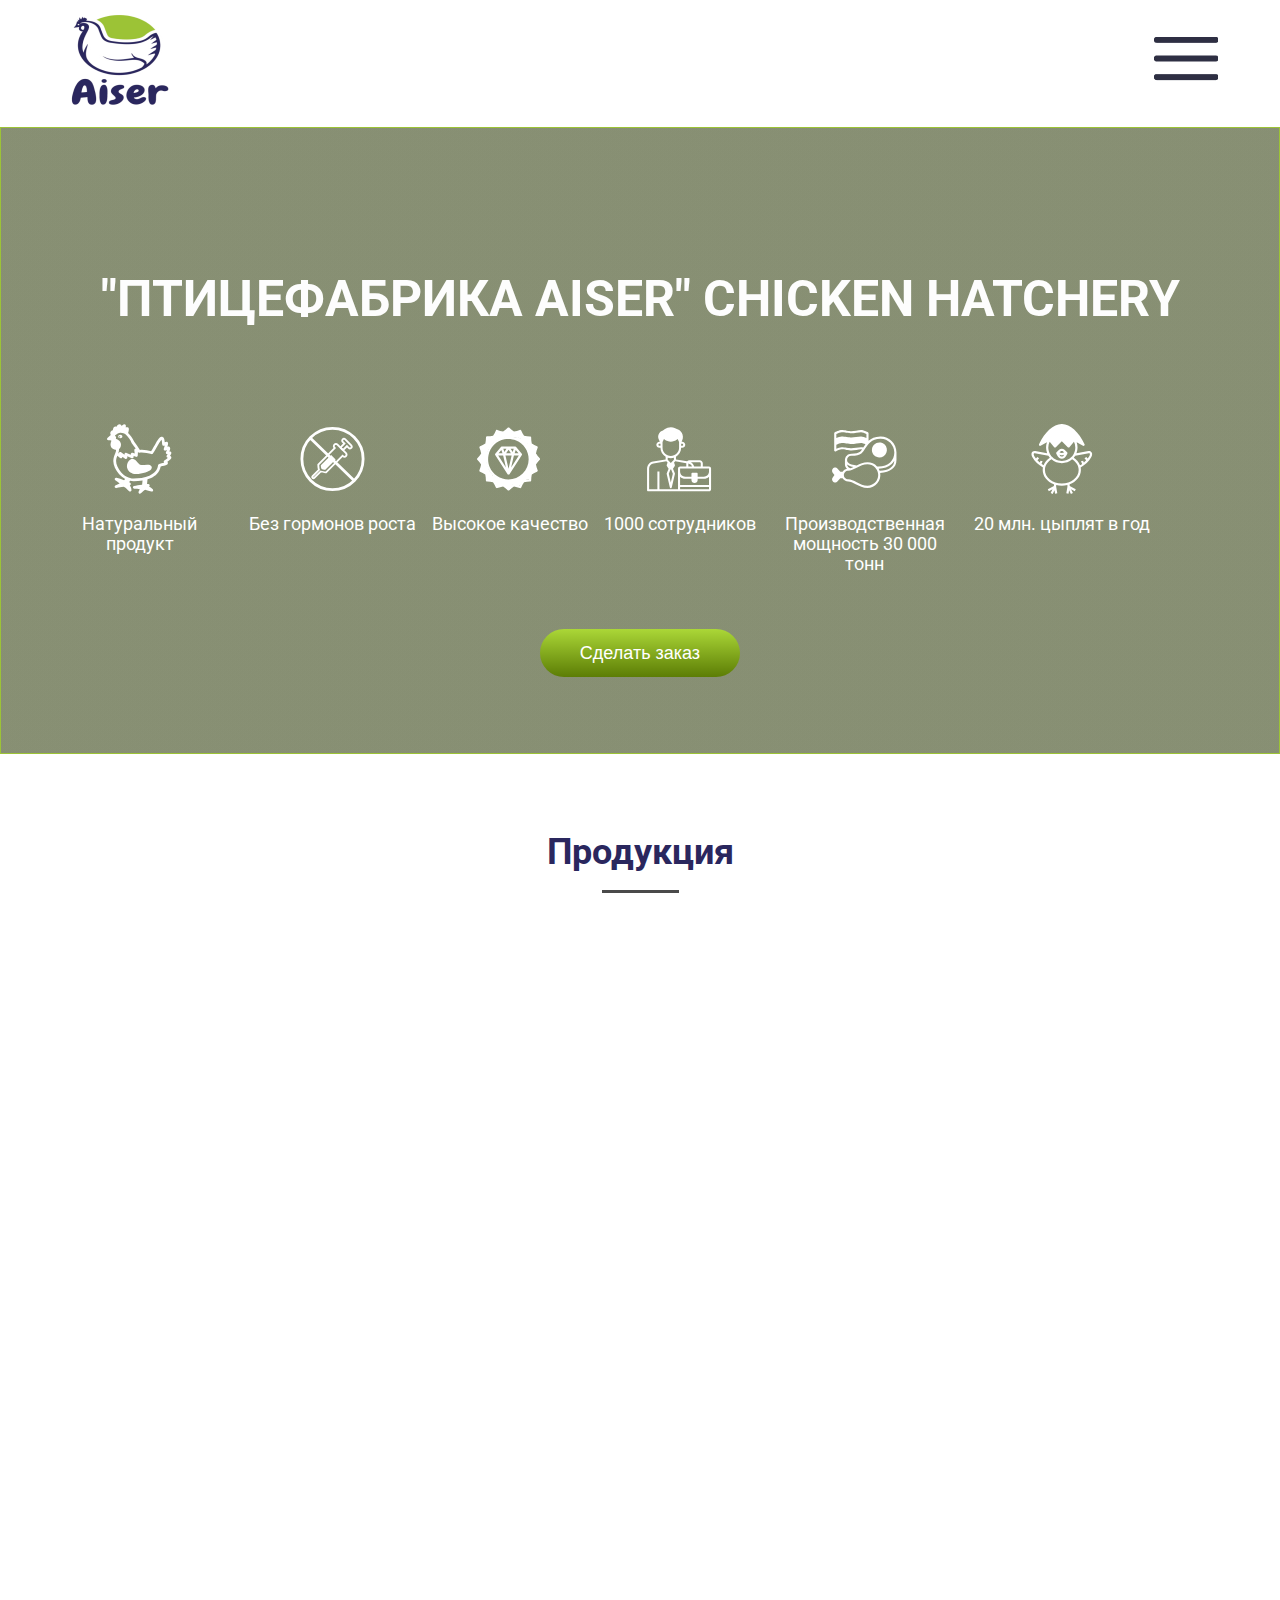
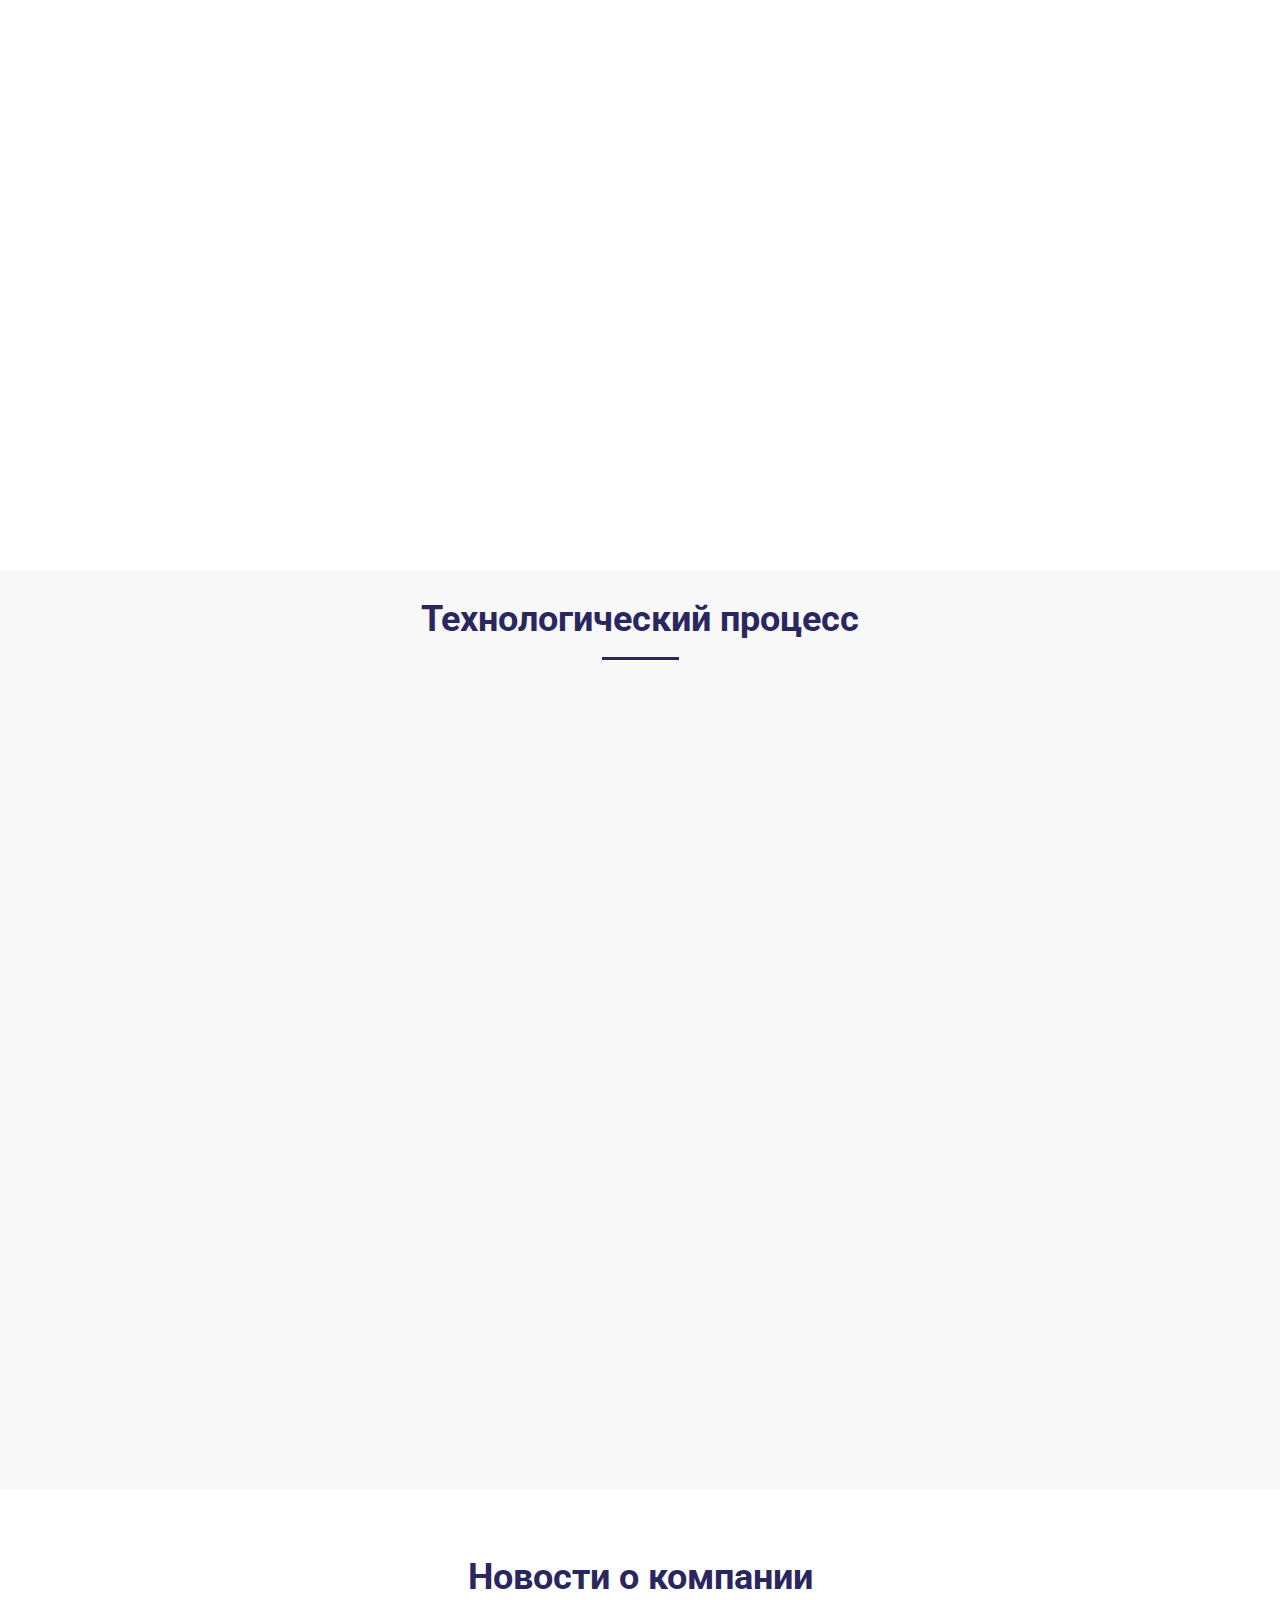
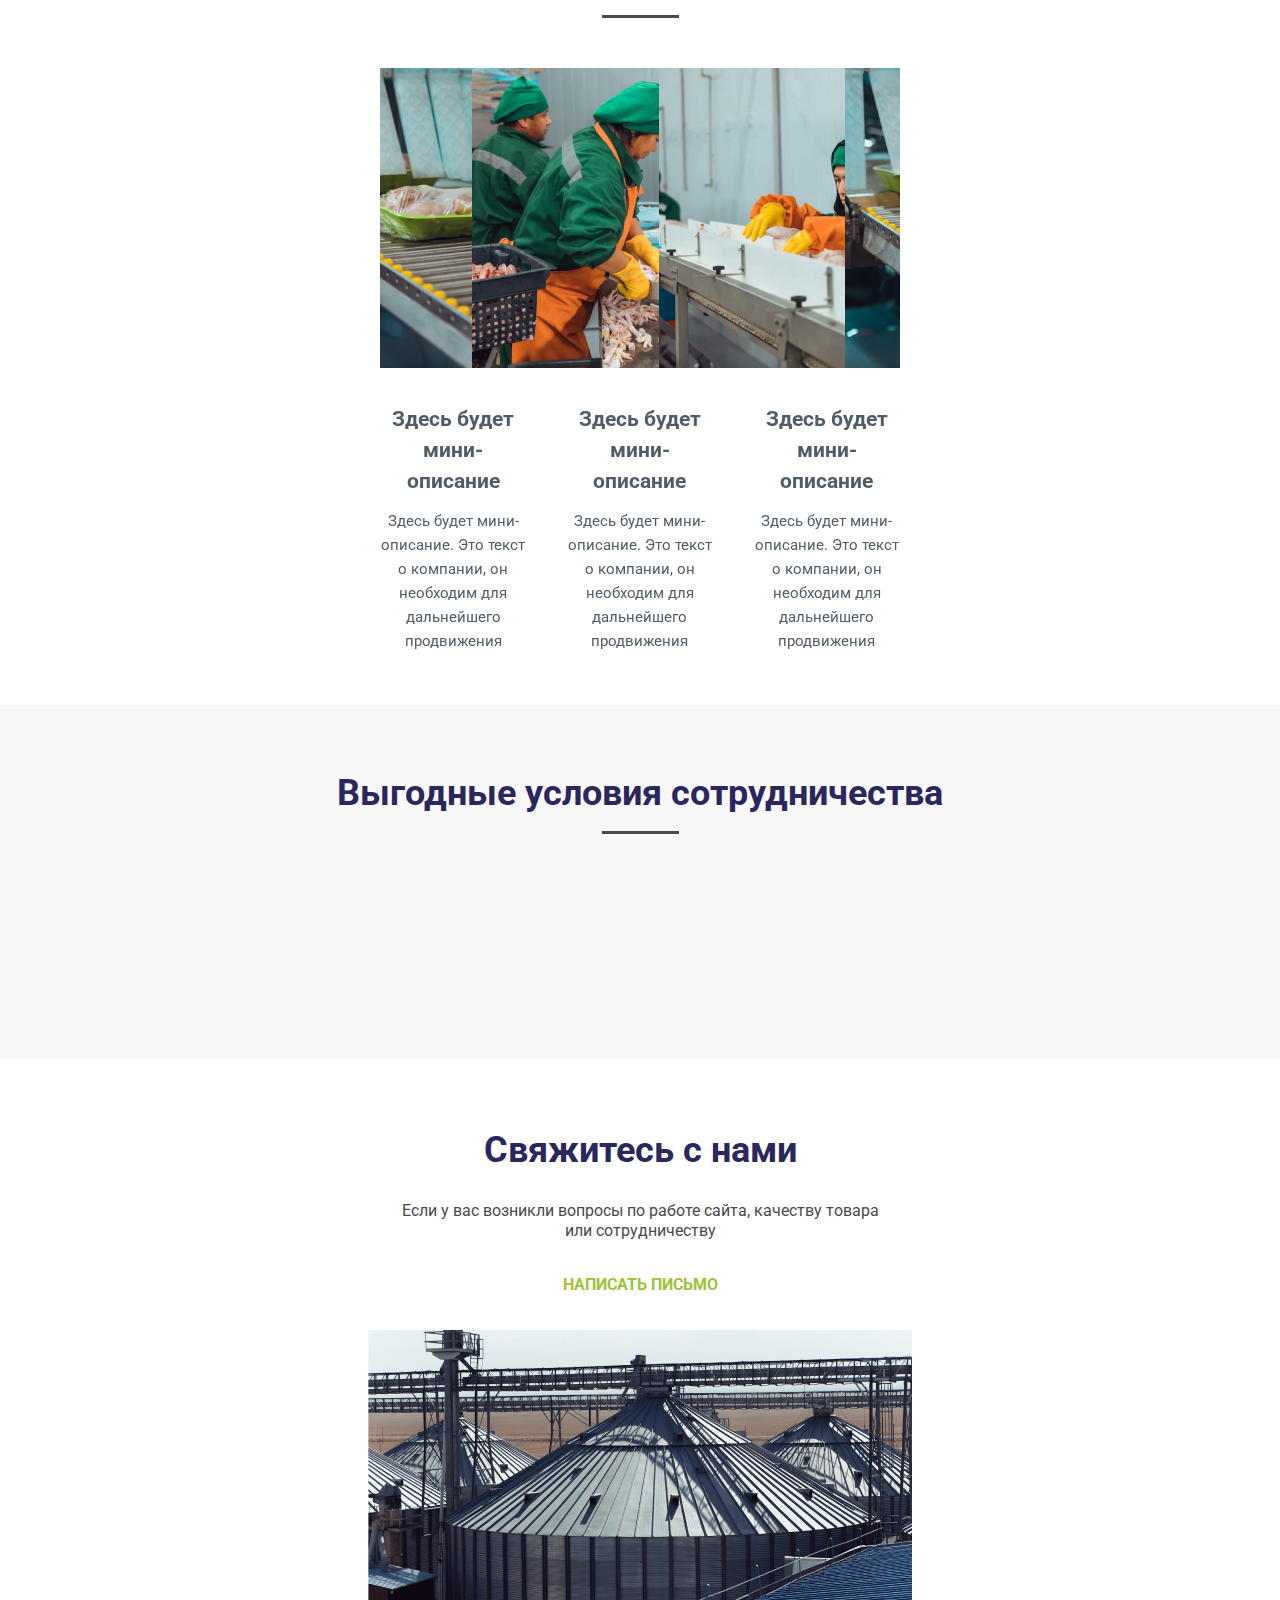
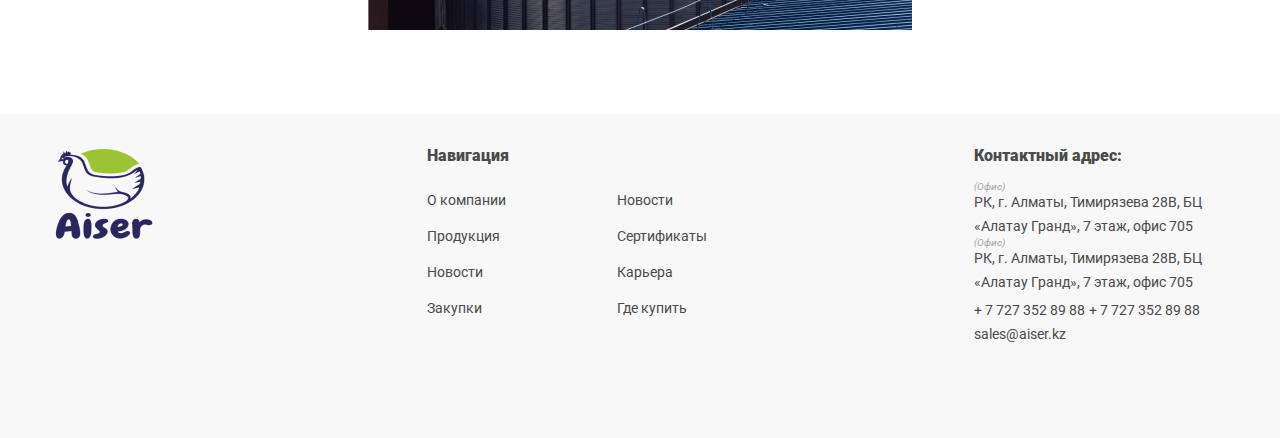
==== commit 79fc93f8: "фт" ====
--- a/index.html
+++ b/index.html
@@ -111,36 +111,36 @@
     <main>
       <section class="section-background-chicken">
         <div class="section-container container-for-first-sec">
-          <h1 class="title-first-section animate__animated animate__bounceInDown">
+          <h1 class="title-first-section wow animate__animated animate__bounceInDown">
             "Птицефабрика Aiser" Chicken Hatchery
           </h1>
 
           <ul class="list-section-one">
-            <li class="item-sec-one animate__animated animate__fadeInDown">
+            <li class="item-sec-one wow animate__animated animate__fadeInDown">
               <svg class="svg-list-first-section">
                 <use href="./img/symbol-defs.svg#icon-chiken"></use>
               </svg>
               <p class="description-list-sec-one">Натуральный продукт</p>
             </li>
-            <li class="item-sec-one animate__animated animate__fadeInDown">
+            <li class="item-sec-one wow animate__animated animate__fadeInDown">
               <svg class="svg-list-first-section">
                 <use href="./img/symbol-defs.svg#icon-gormone"></use>
               </svg>
               <p class="description-list-sec-one">Без гормонов роста</p>
             </li>
-            <li class="item-sec-one animate__animated animate__fadeInDown">
+            <li class="item-sec-one wow animate__animated animate__fadeInDown">
               <svg class="svg-list-first-section">
                 <use href="./img/symbol-defs.svg#icon-dimond"></use>
               </svg>
               <p class="description-list-sec-one">Высокое качество</p>
             </li>
-            <li class="item-sec-one animate__animated animate__fadeInDown">
+            <li class="item-sec-one wow animate__animated animate__fadeInDown">
               <svg class="svg-list-first-section">
                 <use href="./img/symbol-defs.svg#icon-person"></use>
               </svg>
               <p class="description-list-sec-one">1000 сотрудников</p>
             </li>
-            <li class="item-sec-one animate__animated animate__fadeInDown">
+            <li class="item-sec-one wow animate__animated animate__fadeInDown">
               <svg class="svg-list-first-section">
                 <use href="./img/symbol-defs.svg#icon-meat"></use>
               </svg>
@@ -148,7 +148,7 @@
                 Производственная мощность 30 000 тонн
               </p>
             </li>
-            <li class="item-sec-one animate__animated animate__fadeInDown">
+            <li class="item-sec-one wow animate__animated animate__fadeInDown">
               <svg class="svg-list-first-section">
                 <use href="./img/symbol-defs.svg#icon-chicken-with-egg"></use>
               </svg>
@@ -156,7 +156,7 @@
             </li>
           </ul>
 
-          <button class="make-order-btn animate__animated animate__fadeIn">Сделать заказ</button>
+          <button class="make-order-btn wow animate__animated animate__fadeIn">Сделать заказ</button>
         </div>
       </section>
 
@@ -165,7 +165,7 @@
           <h2 class="title-for-all-another-section">Продукция</h2>
 
           <ul class="list-products">
-            <li class="item-product animate__animated animate__bounceIn">
+            <li class="item-product wow animate__animated animate__slow animate__fadeInUp">
               <div class="card-cont">
                 <img src="./img/card-1.jpg" alt="Product" class="card-img" />
                 <div class="cont-bottom">
@@ -184,7 +184,7 @@
                 </div>
               </div>
             </li>
-            <li class="item-product animate__animated animate__bounceIn">
+            <li class="item-product wow animate__animated animate__slow animate__fadeInUp">
               <div class="card-cont">
                 <img src="./img/card-2.jpg" alt="Product" class="card-img" />
                 <div class="cont-bottom">
@@ -203,7 +203,7 @@
                 </div>
               </div>
             </li>
-                        <li class="item-product animate__animated animate__bounceIn">
+                        <li class="item-product animate__animated animate__slow animate__fadeInUp wow">
               <div class="card-cont">
                 <img src="./img/card-3.jpg" alt="Product" class="card-img" />
                 <div class="cont-bottom">
@@ -222,7 +222,7 @@
                 </div>
               </div>
             </li>
-                        <li class="item-product animate__animated animate__bounceIn">
+                        <li class="item-product wow animate__animated animate__slow animate__fadeInUp">
               <div class="card-cont">
                 <img src="./img/card-4.jpg" alt="Product" class="card-img" />
                 <div class="cont-bottom">
@@ -241,7 +241,7 @@
                 </div>
               </div>
             </li>
-                        <li class="item-product animate__animated animate__bounceIn">
+                        <li class="item-product wow animate__animated animate__slow animate__fadeInUp">
               <div class="card-cont">
                 <img src="./img/card-5.jpg" alt="Product" class="card-img" />
                 <div class="cont-bottom">
@@ -260,7 +260,7 @@
                 </div>
               </div>
             </li>
-                        <li class="item-product animate__animated animate__bounceIn">
+                        <li class="item-product wow animate__animated animate__slow animate__fadeInUp">
               <div class="card-cont">
                 <img src="./img/card-6.jpg" alt="Product" class="card-img" />
                 <div class="cont-bottom">
@@ -279,7 +279,7 @@
                 </div>
               </div>
             </li>
-                        <li class="item-product animate__animated animate__bounceIn">
+                        <li class="item-product wow animate__animated animate__slow animate__fadeInUp">
               <div class="card-cont">
                 <img src="./img/card-7.jpg" alt="Product" class="card-img" />
                 <div class="cont-bottom">
@@ -298,7 +298,7 @@
                 </div>
               </div>
             </li>
-                        <li class="item-product animate__animated animate__bounceIn">
+                        <li class="item-product wow animate__animated animate__slow animate__fadeInUp">
               <div class="card-cont">
                 <img src="./img/card-8.jpg" alt="Product" class="card-img" />
                 <div class="cont-bottom">
@@ -326,7 +326,7 @@
         <div class="section-container cont-three">
             <h2 class="after-blue-title">Технологический процесс</h2>
 
-            <ul class="proccess-list">
+            <ul class="proccess-list wow animate__slow animate__animated animate__fadeInDown">
                 <li class="proccess-item">
                     <svg class="svg-proccess">
                         <use href="./img/symbol-defs.svg#icon-proc-1"></use>
@@ -369,7 +369,7 @@
       </section>
 
       <section>
-        <div class="section-container four-sec">
+        <div class="section-container four-sec relative-swiper">
             <h2 class="title-for-all-another-section">Новости о компании</h2>
 
                 <!-- Slider main container -->
@@ -427,11 +427,9 @@
             <!-- If we need navigation buttons -->
             
 
-            <div class="swiper-button-prev slider-swiper-button-prev"></div>
-            <div class="swiper-button-next slider-swiper-button-next"></div>
+            
             <!-- If we need scrollbar -->
             </div>
-          
         </div>
       </section>
       
@@ -439,7 +437,7 @@
         <div class="section-container four-sec">
             <h2 class="title-for-all-another-section">Выгодные условия сотрудничества</h2>
 
-            <ul class="list-four">
+            <ul class="list-four wow animate__slow animate__animated animate__fadeInDown">
                 <li class="item-four">
                     <svg class="svg-four">
                         <use href="./img/symbol-defs.svg#icon-progress"></use>
@@ -535,6 +533,10 @@
     </footer>
 
     <script src="https://cdn.jsdelivr.net/npm/swiper@9/swiper-bundle.min.js"></script>
+    <script src="./js/wow.min.js"></script>
+    <script>
+      new WOW().init();
+    </script>
     <script src="./js/index.js"></script>
     <script src="./js/mobile-menu.js"></script>
   </body>
--- a/css/styles.css
+++ b/css/styles.css
@@ -521,6 +521,7 @@
 
 .swiper-card img {
     margin-bottom: 36px;
+    max-width: 360px;
 }
 
 .slider-swiper-slide {
@@ -1528,6 +1529,22 @@
     left: 47px;
 }
 
+.slider-swiper-button-prev::after {
+    content: '<';
+    font-size: 40px;
+    color: #C2D1D9;
+}
+
+.slider-swiper-button-next::after {
+    content: '>';
+    font-size: 40px;
+    color: #C2D1D9;
+}
+
+.relative-swiper {
+    position: relative;
+}
+
 @media screen and (max-width: 375px) {
     .title-backgrnd-section-for-product-page::after {
         top: 80px;
